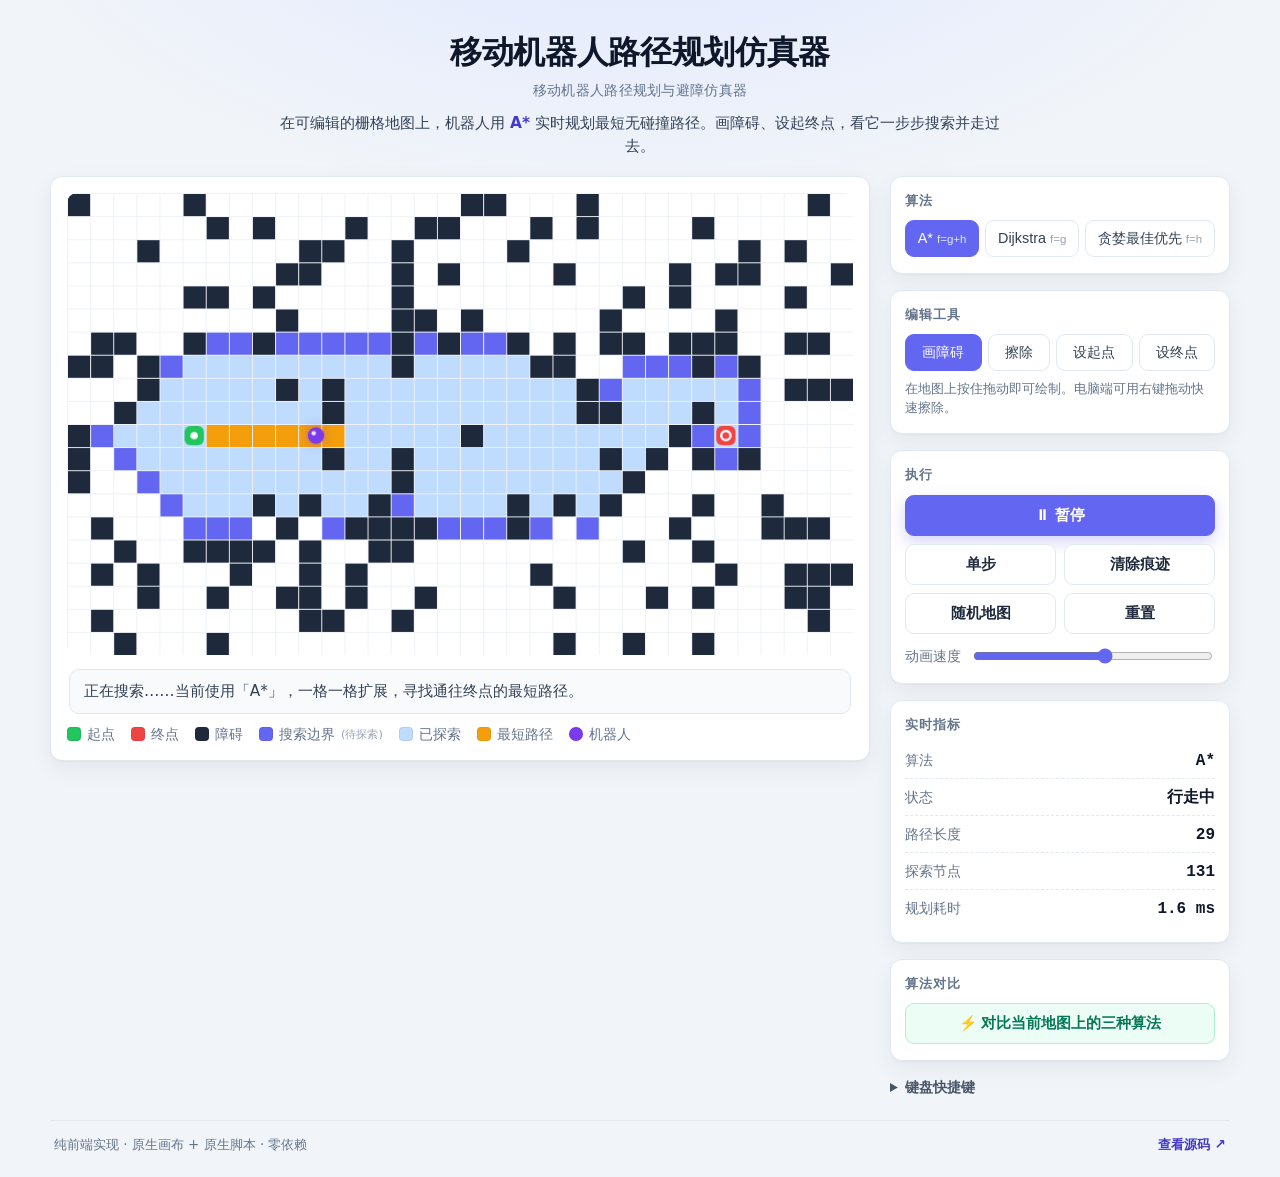
==== web/index.html @ 2cd9fa0f "feat: chinese ui localization" ====
<!doctype html>
<html lang="zh-CN">
<head>
  <meta charset="utf-8" />
  <meta name="viewport" content="width=device-width, initial-scale=1, viewport-fit=cover" />
  <meta name="theme-color" content="#6366f1" />
  <title>移动机器人路径规划仿真器 · 网页演示</title>
  <meta name="description" content="在浏览器里交互式演示移动机器人路径规划：画障碍、设起终点，A*/Dijkstra/贪婪三种算法实时搜索最短无碰撞路径，并动画展示搜索过程与机器人行走。" />
  <link rel="stylesheet" href="styles.css" />
</head>
<body>
  <header class="site-header">
    <h1>移动机器人路径规划仿真器</h1>
    <p class="subtitle">移动机器人路径规划与避障仿真器</p>
    <p class="tagline">在可编辑的栅格地图上，机器人用 <b>A*</b> 实时规划最短无碰撞路径。画障碍、设起终点，看它一步步搜索并走过去。</p>
  </header>

  <main class="app">
    <!-- 左：画布舞台 -->
    <section class="stage">
      <div class="canvas-wrap">
        <canvas id="grid" aria-label="路径规划栅格地图"></canvas>
      </div>

      <p id="status" class="status" role="status" aria-live="polite">在网格上画障碍，然后点「运行」看机器人规划最短路径。</p>

      <ul class="legend" aria-label="图例">
        <li><span class="sw sw-start"></span>起点</li>
        <li><span class="sw sw-goal"></span>终点</li>
        <li><span class="sw sw-wall"></span>障碍</li>
        <li><span class="sw sw-frontier"></span>搜索边界<small>(待探索)</small></li>
        <li><span class="sw sw-visited"></span>已探索</li>
        <li><span class="sw sw-path"></span>最短路径</li>
        <li><span class="sw sw-robot"></span>机器人</li>
      </ul>
    </section>

    <!-- 右：控制面板 -->
    <aside class="panel">
      <div class="group">
        <h2>算法</h2>
        <div class="seg" id="algoSeg" role="group" aria-label="选择算法">
        <button data-algo="astar" class="is-active" aria-pressed="true">A* <small>f=g+h</small></button>
        <button data-algo="dijkstra" aria-pressed="false">Dijkstra <small>f=g</small></button>
        <button data-algo="greedy" aria-pressed="false">贪婪最佳优先 <small>f=h</small></button>
        </div>
      </div>

      <div class="group">
        <h2>编辑工具</h2>
        <div class="seg" id="toolSeg" role="group" aria-label="选择编辑工具">
          <button data-tool="wall" class="is-active" aria-pressed="true">画障碍</button>
          <button data-tool="erase" aria-pressed="false">擦除</button>
          <button data-tool="start" aria-pressed="false">设起点</button>
          <button data-tool="goal" aria-pressed="false">设终点</button>
        </div>
        <p class="hint">在地图上按住拖动即可绘制。电脑端可用右键拖动快速擦除。</p>
      </div>

      <div class="group">
        <h2>执行</h2>
        <div class="controls">
          <button id="run" class="btn btn-primary">▶ 运行</button>
          <button id="step" class="btn">单步</button>
          <button id="clearPath" class="btn">清除痕迹</button>
          <button id="maze" class="btn">随机地图</button>
          <button id="reset" class="btn">重置</button>
        </div>
        <label class="speed">
          动画速度 <input id="speed" type="range" min="1" max="10" value="6" />
        </label>
      </div>

      <div class="group">
        <h2>实时指标</h2>
        <dl class="metrics">
          <div><dt>算法</dt><dd id="mAlgo">A*</dd></div>
          <div><dt>状态</dt><dd id="mStatus">就绪</dd></div>
          <div><dt>路径长度</dt><dd id="mLen">—</dd></div>
          <div><dt>探索节点</dt><dd id="mExpanded">—</dd></div>
          <div><dt>规划耗时</dt><dd id="mTime">—</dd></div>
        </dl>
      </div>

      <div class="group">
        <h2>算法对比</h2>
        <button id="compareBtn" class="btn btn-accent">⚡ 对比当前地图上的三种算法</button>
        <div id="compareWrap" class="compare-wrap" hidden>
          <table class="compare">
            <thead><tr><th>算法</th><th>路径长度</th><th>探索节点</th></tr></thead>
            <tbody id="compareBody"></tbody>
          </table>
          <p class="compare-note" id="compareNote"></p>
        </div>
      </div>

      <details class="shortcuts">
        <summary>键盘快捷键</summary>
        <ul>
          <li><kbd>1</kbd><kbd>2</kbd><kbd>3</kbd> 切换算法</li>
          <li><kbd>空格</kbd> 运行 / 暂停</li>
          <li><kbd>S</kbd> 起点工具 · <kbd>G</kbd> 终点工具</li>
          <li><kbd>C</kbd> 清除痕迹 · <kbd>R</kbd> 重置 · <kbd>M</kbd> 随机地图</li>
        </ul>
      </details>
    </aside>
  </main>

  <footer class="site-footer">
    <span>纯前端实现 · 原生画布 + 原生脚本 · 零依赖</span>
    <a id="repoLink" href="../" rel="noopener">查看源码 ↗</a>
  </footer>

  <script src="pathfinding.js"></script>
  <script src="app.js"></script>
</body>
</html>
---- web/styles.css ----
/* ===== 移动机器人路径规划仿真器 —— 样式 ===== */
:root {
  --bg: #f1f5f9;
  --panel: #ffffff;
  --ink: #0f172a;
  --muted: #64748b;
  --line: #e2e8f0;
  --accent: #6366f1;
  --accent-ink: #4338ca;

  /* 与画布一致的网格配色（图例直接复用） */
  --c-start: #22c55e;
  --c-goal: #ef4444;
  --c-wall: #1e293b;
  --c-frontier: #6366f1;
  --c-visited: #bfdbfe;
  --c-path: #f59e0b;
  --c-robot: #7c3aed;

  --radius: 12px;
  --shadow: 0 1px 2px rgba(15, 23, 42, .04), 0 8px 24px rgba(15, 23, 42, .06);
  --mono: ui-monospace, "SF Mono", "Cascadia Code", Consolas, "Liberation Mono", monospace;
}

* { box-sizing: border-box; }

html, body { margin: 0; }

body {
  background:
    radial-gradient(1200px 600px at 50% -10%, #e0e7ff 0%, rgba(224, 231, 255, 0) 55%),
    var(--bg);
  color: var(--ink);
  font-family: system-ui, -apple-system, "Segoe UI", Roboto, "Helvetica Neue",
    "PingFang SC", "Microsoft YaHei", sans-serif;
  line-height: 1.5;
  -webkit-text-size-adjust: 100%;
  padding: clamp(12px, 3vw, 28px) clamp(12px, 3vw, 28px) 0;
}

/* ---------- 顶部 ---------- */
.site-header { max-width: 1180px; margin: 0 auto 18px; text-align: center; }
.site-header h1 {
  font-size: clamp(1.4rem, 3.4vw, 2rem);
  margin: 0 0 4px;
  letter-spacing: -.01em;
}
.subtitle { margin: 0; color: var(--muted); font-size: .9rem; letter-spacing: .02em; }
.tagline {
  margin: 10px auto 0; max-width: 720px; color: #334155; font-size: .96rem;
}
.tagline b { color: var(--accent-ink); }

/* ---------- 主体布局 ---------- */
.app {
  max-width: 1180px;
  margin: 0 auto;
  display: grid;
  grid-template-columns: minmax(0, 1fr) 340px;
  gap: 20px;
  align-items: start;
}

/* ---------- 画布舞台 ---------- */
.stage {
  background: var(--panel);
  border: 1px solid var(--line);
  border-radius: var(--radius);
  box-shadow: var(--shadow);
  padding: 16px;
}
.canvas-wrap {
  width: 100%;
  border-radius: 10px;
  overflow: hidden;
  background: #fff;
}
#grid {
  display: block;
  width: 100%;
  height: auto;
  touch-action: none;            /* 触屏上画障碍时不要滚动页面 */
  cursor: crosshair;
}

.status {
  margin: 14px 2px 6px;
  padding: 10px 14px;
  background: #f8fafc;
  border: 1px solid var(--line);
  border-radius: 10px;
  font-size: .96rem;
  color: #334155;
  min-height: 1.5em;
}
.status.is-found { background: #f0fdf4; border-color: #bbf7d0; color: #166534; }
.status.is-fail  { background: #fef2f2; border-color: #fecaca; color: #991b1b; }

.legend {
  list-style: none; margin: 10px 0 0; padding: 0;
  display: flex; flex-wrap: wrap; gap: 8px 16px;
  font-size: .85rem; color: var(--muted);
}
.legend li { display: flex; align-items: center; gap: 6px; }
.legend small { color: #94a3b8; }
.sw { width: 14px; height: 14px; border-radius: 4px; box-shadow: inset 0 0 0 1px rgba(0,0,0,.06); }
.sw-start { background: var(--c-start); }
.sw-goal { background: var(--c-goal); }
.sw-wall { background: var(--c-wall); }
.sw-frontier { background: var(--c-frontier); }
.sw-visited { background: var(--c-visited); }
.sw-path { background: var(--c-path); }
.sw-robot { background: var(--c-robot); border-radius: 50%; }

/* ---------- 控制面板 ---------- */
.panel {
  display: flex; flex-direction: column; gap: 16px;
  position: sticky; top: 16px;
}
.group {
  background: var(--panel);
  border: 1px solid var(--line);
  border-radius: var(--radius);
  box-shadow: var(--shadow);
  padding: 14px 14px 16px;
}
.group h2 {
  margin: 0 0 10px; font-size: .8rem; font-weight: 700;
  text-transform: uppercase; letter-spacing: .08em; color: var(--muted);
}
.hint { margin: 8px 0 0; font-size: .8rem; color: var(--muted); }

/* 分段按钮组 */
.seg { display: flex; flex-wrap: wrap; gap: 6px; }
.seg button {
  flex: 1 1 auto; min-width: max-content;
  padding: 8px 10px; border: 1px solid var(--line); border-radius: 9px;
  background: #fff; color: #334155; font-size: .9rem; cursor: pointer;
  transition: background .12s, border-color .12s, color .12s, transform .04s;
}
.seg button small { color: #94a3b8; font-size: .72rem; }
.seg button:hover { border-color: #c7d2fe; background: #f5f7ff; }
.seg button.is-active {
  background: var(--accent); border-color: var(--accent); color: #fff;
}
.seg button.is-active small { color: #e0e7ff; }

/* 普通按钮 */
.controls { display: grid; grid-template-columns: 1fr 1fr; gap: 8px; }
.btn {
  padding: 10px 12px; border: 1px solid var(--line); border-radius: 9px;
  background: #fff; color: #1e293b; font-size: .92rem; font-weight: 600;
  cursor: pointer; transition: background .12s, border-color .12s, transform .04s, box-shadow .12s;
}
.btn:hover { border-color: #cbd5e1; background: #f8fafc; }
.btn:active { transform: translateY(1px); }
.btn-primary {
  grid-column: 1 / -1;
  background: var(--accent); border-color: var(--accent); color: #fff;
  box-shadow: 0 6px 16px rgba(99, 102, 241, .28);
}
.btn-primary:hover { background: #5457e8; border-color: #5457e8; }
.btn-accent { width: 100%; background: #ecfdf5; border-color: #a7f3d0; color: #047857; }
.btn-accent:hover { background: #d1fae5; border-color: #6ee7b7; }

.speed { display: flex; align-items: center; gap: 10px; margin-top: 12px; font-size: .88rem; color: var(--muted); }
.speed input[type=range] { flex: 1; accent-color: var(--accent); }

/* 指标 */
.metrics { margin: 0; display: grid; gap: 2px; }
.metrics > div { display: flex; justify-content: space-between; align-items: baseline; padding: 5px 0; border-bottom: 1px dashed var(--line); }
.metrics > div:last-child { border-bottom: 0; }
.metrics dt { margin: 0; color: var(--muted); font-size: .86rem; }
.metrics dd { margin: 0; font-family: var(--mono); font-weight: 600; font-size: 1rem; }

/* 对比表 */
.compare-wrap { margin-top: 12px; }
.compare { width: 100%; border-collapse: collapse; font-size: .86rem; }
.compare th, .compare td { padding: 7px 8px; text-align: right; border-bottom: 1px solid var(--line); }
.compare th:first-child, .compare td:first-child { text-align: left; }
.compare thead th { color: var(--muted); font-weight: 600; font-size: .78rem; }
.compare td { font-family: var(--mono); }
.compare tr.is-best td { background: #eef2ff; }
.compare tr.is-best td:first-child { font-weight: 700; color: var(--accent-ink); }
.compare .tag { font-family: system-ui, sans-serif; font-size: .68rem; padding: 1px 6px; border-radius: 999px; margin-left: 6px; vertical-align: middle; }
.tag-opt { background: #dcfce7; color: #166534; }
.tag-sub { background: #fef3c7; color: #92400e; }
.compare-note { margin: 8px 2px 0; font-size: .8rem; color: var(--muted); }

/* 快捷键 */
.shortcuts { font-size: .86rem; color: var(--muted); }
.shortcuts summary { cursor: pointer; font-weight: 600; color: #475569; }
.shortcuts ul { margin: 10px 0 0; padding-left: 2px; list-style: none; display: grid; gap: 6px; }
kbd {
  font-family: var(--mono); font-size: .76rem; padding: 1px 6px; margin-right: 3px;
  background: #f1f5f9; border: 1px solid #cbd5e1; border-bottom-width: 2px; border-radius: 5px; color: #334155;
}

/* ---------- 页脚 ---------- */
.site-footer {
  max-width: 1180px; margin: 22px auto; padding: 14px 4px 0;
  display: flex; flex-wrap: wrap; gap: 8px 16px; justify-content: space-between;
  border-top: 1px solid var(--line); color: var(--muted); font-size: .84rem;
}
.site-footer a { color: var(--accent-ink); text-decoration: none; font-weight: 600; }
.site-footer a:hover { text-decoration: underline; }

/* ---------- 响应式：窄屏堆叠 ---------- */
@media (max-width: 860px) {
  .app { grid-template-columns: 1fr; }
  .panel { position: static; }
  .controls { grid-template-columns: 1fr 1fr 1fr; }
  .btn-primary { grid-column: 1 / -1; }
}
@media (max-width: 420px) {
  .controls { grid-template-columns: 1fr 1fr; }
}
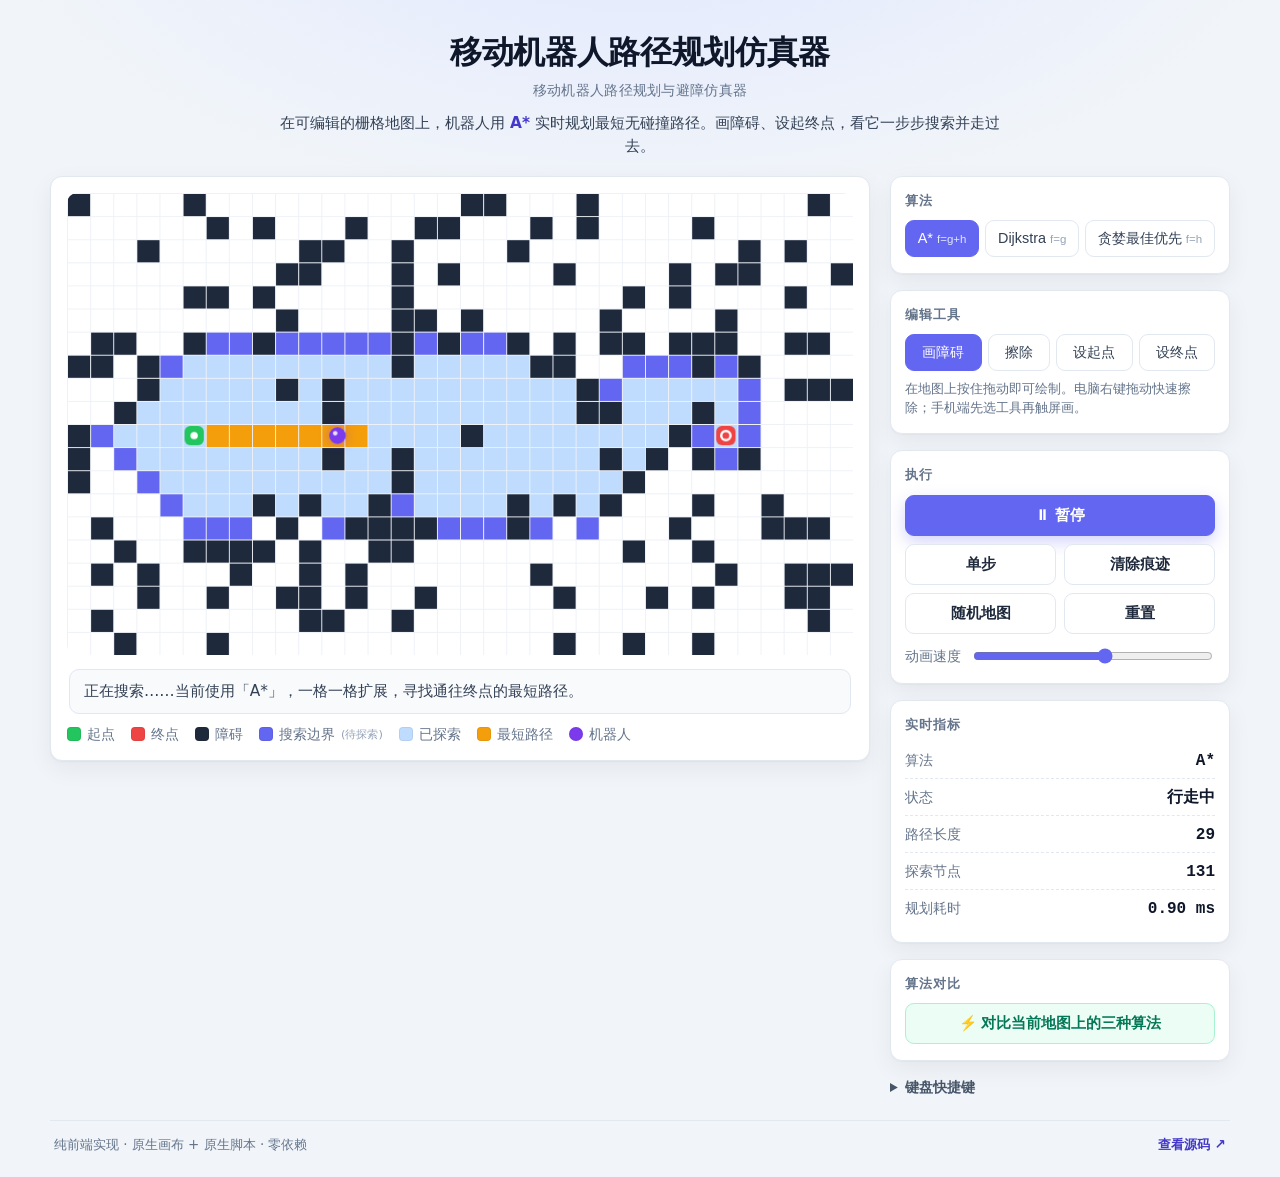
==== commit 28b83a73: "feat: mobile responsive + deploy prep - Grid auto-sizes for phone/tablet/desktop viewports - Full mo" ====
--- a/web/index.html
+++ b/web/index.html
@@ -6,6 +6,11 @@
   <meta name="theme-color" content="#6366f1" />
   <title>移动机器人路径规划仿真器 · 网页演示</title>
   <meta name="description" content="在浏览器里交互式演示移动机器人路径规划：画障碍、设起终点，A*/Dijkstra/贪婪三种算法实时搜索最短无碰撞路径，并动画展示搜索过程与机器人行走。" />
+  <meta property="og:title" content="移动机器人路径规划仿真器" />
+  <meta property="og:description" content="画障碍、设起终点，看 A* 实时规划最短路径 · 三种算法一键对比" />
+  <meta property="og:type" content="website" />
+  <meta property="og:url" content="https://WenxuanZhong.github.io/robot-path-planner/web/" />
+  <meta name="apple-mobile-web-app-capable" content="yes" />
   <link rel="stylesheet" href="styles.css" />
 </head>
 <body>
@@ -54,7 +59,7 @@
           <button data-tool="start" aria-pressed="false">设起点</button>
           <button data-tool="goal" aria-pressed="false">设终点</button>
         </div>
-        <p class="hint">在地图上按住拖动即可绘制。电脑端可用右键拖动快速擦除。</p>
+        <p class="hint">在地图上按住拖动即可绘制。电脑右键拖动快速擦除；手机端先选工具再触屏画。</p>
       </div>
 
       <div class="group">
@@ -108,7 +113,7 @@
 
   <footer class="site-footer">
     <span>纯前端实现 · 原生画布 + 原生脚本 · 零依赖</span>
-    <a id="repoLink" href="../" rel="noopener">查看源码 ↗</a>
+    <a id="repoLink" href="https://github.com/WenxuanZhong/robot-path-planner" target="_blank" rel="noopener">查看源码 ↗</a>
   </footer>
 
   <script src="pathfinding.js"></script>
--- a/web/styles.css
+++ b/web/styles.css
@@ -212,6 +212,44 @@
   .controls { grid-template-columns: 1fr 1fr 1fr; }
   .btn-primary { grid-column: 1 / -1; }
 }
-@media (max-width: 420px) {
-  .controls { grid-template-columns: 1fr 1fr; }
-}
+
+/* ---------- 响应式：手机 ---------- */
+@media (max-width: 480px) {
+  body { padding: clamp(8px, 2vw, 14px) clamp(6px, 2vw, 10px) 0; }
+
+  .site-header { margin-bottom: 10px; }
+  .site-header h1 { font-size: 1.25rem; }
+  .subtitle { font-size: .8rem; }
+  .tagline { font-size: .84rem; margin-top: 6px; }
+
+  .stage { padding: 10px 8px; }
+  .status { padding: 8px 10px; font-size: .86rem; margin: 10px 0 4px; }
+  .legend { gap: 5px 10px; font-size: .78rem; }
+  .sw { width: 12px; height: 12px; }
+
+  .group { padding: 10px 10px 12px; }
+  .group h2 { font-size: .72rem; margin-bottom: 8px; }
+
+  .seg button { padding: 7px 6px; font-size: .82rem; border-radius: 8px; }
+  .seg button small { font-size: .65rem; }
+  .hint { font-size: .74rem; }
+
+  .controls { grid-template-columns: 1fr 1fr; gap: 6px; }
+  .btn { padding: 9px 8px; font-size: .84rem; border-radius: 8px; }
+  .btn-primary { grid-column: 1 / -1; }
+  .btn-accent { font-size: .84rem; }
+
+  .speed { font-size: .82rem; margin-top: 8px; }
+
+  .metrics > div { padding: 4px 0; }
+  .metrics dt { font-size: .8rem; }
+  .metrics dd { font-size: .88rem; }
+
+  .compare { font-size: .78rem; }
+  .compare th, .compare td { padding: 5px 4px; }
+
+  .shortcuts { font-size: .8rem; }
+  .shortcuts summary { font-size: .82rem; }
+
+  .site-footer { font-size: .78rem; margin: 14px auto; padding-top: 10px; }
+}
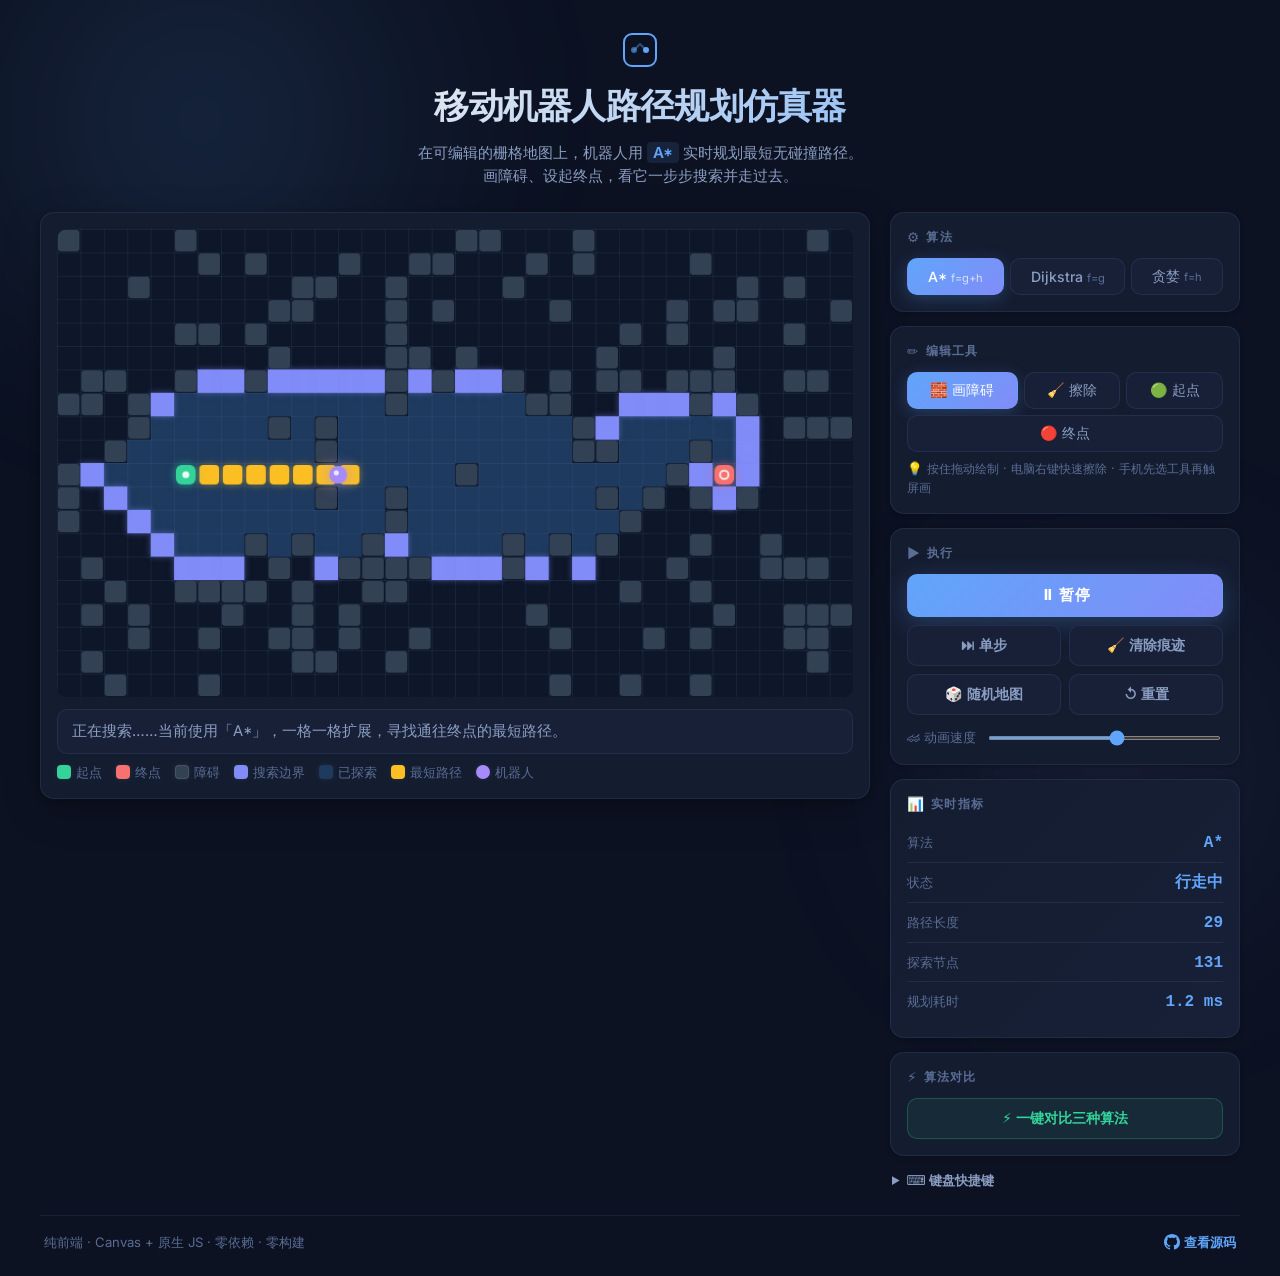
==== commit 844065da: "feat: dark sci-fi UI redesign - Dark theme (#0c1222) with blue/indigo accent palette - Animated glow" ====
--- a/web/index.html
+++ b/web/index.html
@@ -3,7 +3,7 @@
 <head>
   <meta charset="utf-8" />
   <meta name="viewport" content="width=device-width, initial-scale=1, viewport-fit=cover" />
-  <meta name="theme-color" content="#6366f1" />
+  <meta name="theme-color" content="#0c1222" />
   <title>移动机器人路径规划仿真器 · 网页演示</title>
   <meta name="description" content="在浏览器里交互式演示移动机器人路径规划：画障碍、设起终点，A*/Dijkstra/贪婪三种算法实时搜索最短无碰撞路径，并动画展示搜索过程与机器人行走。" />
   <meta property="og:title" content="移动机器人路径规划仿真器" />
@@ -11,13 +11,26 @@
   <meta property="og:type" content="website" />
   <meta property="og:url" content="https://WenxuanZhong.github.io/robot-path-planner/web/" />
   <meta name="apple-mobile-web-app-capable" content="yes" />
+  <link rel="preconnect" href="https://fonts.googleapis.com" />
+  <link rel="preconnect" href="https://fonts.gstatic.com" crossorigin />
+  <link href="https://fonts.googleapis.com/css2?family=Inter:wght@400;500;600;700&display=swap" rel="stylesheet" />
   <link rel="stylesheet" href="styles.css" />
 </head>
 <body>
+  <div class="glow-orb glow-orb-1" aria-hidden="true"></div>
+  <div class="glow-orb glow-orb-2" aria-hidden="true"></div>
+
   <header class="site-header">
-    <h1>移动机器人路径规划仿真器</h1>
-    <p class="subtitle">移动机器人路径规划与避障仿真器</p>
-    <p class="tagline">在可编辑的栅格地图上，机器人用 <b>A*</b> 实时规划最短无碰撞路径。画障碍、设起终点，看它一步步搜索并走过去。</p>
+    <div class="logo-mark" aria-hidden="true">
+      <svg width="36" height="36" viewBox="0 0 36 36" fill="none">
+        <rect x="2" y="2" width="32" height="32" rx="8" stroke="currentColor" stroke-width="2"/>
+        <circle cx="12" cy="18" r="3" fill="currentColor" opacity=".6"/>
+        <circle cx="24" cy="18" r="3" fill="currentColor"/>
+        <path d="M12 18 L18 12 L24 18" stroke="currentColor" stroke-width="2" stroke-linecap="round" stroke-linejoin="round" opacity=".4"/>
+      </svg>
+    </div>
+    <h1>移动机器人路径规划<span class="h1-accent">仿真器</span></h1>
+    <p class="tagline">在可编辑的栅格地图上，机器人用 <b>A*</b> 实时规划最短无碰撞路径。<br class="hide-mobile"/>画障碍、设起终点，看它一步步搜索并走过去。</p>
   </header>
 
   <main class="app">
@@ -33,7 +46,7 @@
         <li><span class="sw sw-start"></span>起点</li>
         <li><span class="sw sw-goal"></span>终点</li>
         <li><span class="sw sw-wall"></span>障碍</li>
-        <li><span class="sw sw-frontier"></span>搜索边界<small>(待探索)</small></li>
+        <li><span class="sw sw-frontier"></span>搜索边界</li>
         <li><span class="sw sw-visited"></span>已探索</li>
         <li><span class="sw sw-path"></span>最短路径</li>
         <li><span class="sw sw-robot"></span>机器人</li>
@@ -43,41 +56,42 @@
     <!-- 右：控制面板 -->
     <aside class="panel">
       <div class="group">
-        <h2>算法</h2>
+        <h2><span class="group-icon">⚙</span> 算法</h2>
         <div class="seg" id="algoSeg" role="group" aria-label="选择算法">
-        <button data-algo="astar" class="is-active" aria-pressed="true">A* <small>f=g+h</small></button>
-        <button data-algo="dijkstra" aria-pressed="false">Dijkstra <small>f=g</small></button>
-        <button data-algo="greedy" aria-pressed="false">贪婪最佳优先 <small>f=h</small></button>
+          <button data-algo="astar" class="is-active" aria-pressed="true">A* <small>f=g+h</small></button>
+          <button data-algo="dijkstra" aria-pressed="false">Dijkstra <small>f=g</small></button>
+          <button data-algo="greedy" aria-pressed="false">贪婪 <small>f=h</small></button>
         </div>
       </div>
 
       <div class="group">
-        <h2>编辑工具</h2>
+        <h2><span class="group-icon">✏️</span> 编辑工具</h2>
         <div class="seg" id="toolSeg" role="group" aria-label="选择编辑工具">
-          <button data-tool="wall" class="is-active" aria-pressed="true">画障碍</button>
-          <button data-tool="erase" aria-pressed="false">擦除</button>
-          <button data-tool="start" aria-pressed="false">设起点</button>
-          <button data-tool="goal" aria-pressed="false">设终点</button>
+          <button data-tool="wall" class="is-active" aria-pressed="true">🧱 画障碍</button>
+          <button data-tool="erase" aria-pressed="false">🧹 擦除</button>
+          <button data-tool="start" aria-pressed="false">🟢 起点</button>
+          <button data-tool="goal" aria-pressed="false">🔴 终点</button>
         </div>
-        <p class="hint">在地图上按住拖动即可绘制。电脑右键拖动快速擦除；手机端先选工具再触屏画。</p>
+        <p class="hint">💡 按住拖动绘制 · 电脑右键快速擦除 · 手机先选工具再触屏画</p>
       </div>
 
       <div class="group">
-        <h2>执行</h2>
+        <h2><span class="group-icon">▶</span> 执行</h2>
         <div class="controls">
           <button id="run" class="btn btn-primary">▶ 运行</button>
-          <button id="step" class="btn">单步</button>
-          <button id="clearPath" class="btn">清除痕迹</button>
-          <button id="maze" class="btn">随机地图</button>
-          <button id="reset" class="btn">重置</button>
+          <button id="step" class="btn">⏭ 单步</button>
+          <button id="clearPath" class="btn">🧹 清除痕迹</button>
+          <button id="maze" class="btn">🎲 随机地图</button>
+          <button id="reset" class="btn">↺ 重置</button>
         </div>
         <label class="speed">
-          动画速度 <input id="speed" type="range" min="1" max="10" value="6" />
+          <span>🏎 动画速度</span>
+          <input id="speed" type="range" min="1" max="10" value="6" />
         </label>
       </div>
 
-      <div class="group">
-        <h2>实时指标</h2>
+      <div class="group group-metrics">
+        <h2><span class="group-icon">📊</span> 实时指标</h2>
         <dl class="metrics">
           <div><dt>算法</dt><dd id="mAlgo">A*</dd></div>
           <div><dt>状态</dt><dd id="mStatus">就绪</dd></div>
@@ -88,8 +102,8 @@
       </div>
 
       <div class="group">
-        <h2>算法对比</h2>
-        <button id="compareBtn" class="btn btn-accent">⚡ 对比当前地图上的三种算法</button>
+        <h2><span class="group-icon">⚡</span> 算法对比</h2>
+        <button id="compareBtn" class="btn btn-accent">⚡ 一键对比三种算法</button>
         <div id="compareWrap" class="compare-wrap" hidden>
           <table class="compare">
             <thead><tr><th>算法</th><th>路径长度</th><th>探索节点</th></tr></thead>
@@ -100,20 +114,23 @@
       </div>
 
       <details class="shortcuts">
-        <summary>键盘快捷键</summary>
+        <summary>⌨ 键盘快捷键</summary>
         <ul>
           <li><kbd>1</kbd><kbd>2</kbd><kbd>3</kbd> 切换算法</li>
           <li><kbd>空格</kbd> 运行 / 暂停</li>
-          <li><kbd>S</kbd> 起点工具 · <kbd>G</kbd> 终点工具</li>
-          <li><kbd>C</kbd> 清除痕迹 · <kbd>R</kbd> 重置 · <kbd>M</kbd> 随机地图</li>
+          <li><kbd>S</kbd> 起点 · <kbd>G</kbd> 终点</li>
+          <li><kbd>C</kbd> 清痕迹 · <kbd>R</kbd> 重置 · <kbd>M</kbd> 随机</li>
         </ul>
       </details>
     </aside>
   </main>
 
   <footer class="site-footer">
-    <span>纯前端实现 · 原生画布 + 原生脚本 · 零依赖</span>
-    <a id="repoLink" href="https://github.com/WenxuanZhong/robot-path-planner" target="_blank" rel="noopener">查看源码 ↗</a>
+    <span>纯前端 · Canvas + 原生 JS · 零依赖 · 零构建</span>
+    <a id="repoLink" href="https://github.com/WenxuanZhong/robot-path-planner" target="_blank" rel="noopener">
+      <svg width="16" height="16" viewBox="0 0 16 16" fill="currentColor" style="vertical-align:-2px;margin-right:4px"><path d="M8 0C3.58 0 0 3.58 0 8c0 3.54 2.29 6.53 5.47 7.59.4.07.55-.17.55-.38 0-.19-.01-.82-.01-1.49-2.01.37-2.53-.49-2.69-.94-.09-.23-.48-.94-.82-1.13-.28-.15-.68-.52-.01-.53.63-.01 1.08.58 1.23.82.72 1.21 1.87.87 2.33.66.07-.52.28-.87.51-1.07-1.78-.2-3.64-.89-3.64-3.95 0-.87.31-1.59.82-2.15-.08-.2-.36-1.02.08-2.12 0 0 .67-.21 2.2.82.64-.18 1.32-.27 2-.27.68 0 1.36.09 2 .27 1.53-1.04 2.2-.82 2.2-.82.44 1.1.16 1.92.08 2.12.51.56.82 1.27.82 2.15 0 3.07-1.87 3.75-3.65 3.95.29.25.54.73.54 1.48 0 1.07-.01 1.93-.01 2.2 0 .21.15.46.55.38A8.013 8.013 0 0016 8c0-4.42-3.58-8-8-8z"/></svg>
+      查看源码
+    </a>
   </footer>
 
   <script src="pathfinding.js"></script>
--- a/web/styles.css
+++ b/web/styles.css
@@ -1,255 +1,378 @@
-/* ===== 移动机器人路径规划仿真器 —— 样式 ===== */
+/* ===== 移动机器人路径规划仿真器 —— 深色科技风 ===== */
+
+/* ---------- 设计令牌 ---------- */
 :root {
-  --bg: #f1f5f9;
-  --panel: #ffffff;
-  --ink: #0f172a;
-  --muted: #64748b;
-  --line: #e2e8f0;
-  --accent: #6366f1;
-  --accent-ink: #4338ca;
-
-  /* 与画布一致的网格配色（图例直接复用） */
-  --c-start: #22c55e;
-  --c-goal: #ef4444;
-  --c-wall: #1e293b;
-  --c-frontier: #6366f1;
-  --c-visited: #bfdbfe;
-  --c-path: #f59e0b;
-  --c-robot: #7c3aed;
-
-  --radius: 12px;
-  --shadow: 0 1px 2px rgba(15, 23, 42, .04), 0 8px 24px rgba(15, 23, 42, .06);
-  --mono: ui-monospace, "SF Mono", "Cascadia Code", Consolas, "Liberation Mono", monospace;
+  --bg:       #0c1222;
+  --bg-card:  #141c30;
+  --bg-card2: #182038;
+  --ink:      #e2e8f0;
+  --ink-dim:  #8b9ec2;
+  --ink-muted:#5a6d94;
+  --line:     rgba(99, 130, 191, .15);
+  --accent:   #60a5fa;          /* 科技蓝 */
+  --accent2:  #818cf8;          /* 靛蓝 */
+  --accent-glow: rgba(96, 165, 250, .25);
+  --green:    #34d399;
+  --red:      #f87171;
+  --amber:    #fbbf24;
+  --purple:   #a78bfa;
+
+  /* 与 Canvas 一致的配色 */
+  --c-start:    #34d399;
+  --c-goal:     #f87171;
+  --c-wall:     #334155;
+  --c-frontier: #818cf8;
+  --c-visited:  #1e3a5f;
+  --c-path:     #fbbf24;
+  --c-robot:    #a78bfa;
+
+  --radius:   14px;
+  --radius-sm:10px;
+  --shadow:   0 2px 8px rgba(0,0,0,.3), 0 12px 40px rgba(0,0,0,.2);
+  --shadow-sm:0 1px 4px rgba(0,0,0,.25);
+  --mono:     ui-monospace, "SF Mono", "Cascadia Code", Consolas, monospace;
+  --sans:     'Inter', system-ui, -apple-system, "Segoe UI", "PingFang SC", "Microsoft YaHei", sans-serif;
+
+  --transition: .18s cubic-bezier(.4,0,.2,1);
 }
 
 * { box-sizing: border-box; }
-
 html, body { margin: 0; }
 
 body {
-  background:
-    radial-gradient(1200px 600px at 50% -10%, #e0e7ff 0%, rgba(224, 231, 255, 0) 55%),
-    var(--bg);
+  background: var(--bg);
   color: var(--ink);
-  font-family: system-ui, -apple-system, "Segoe UI", Roboto, "Helvetica Neue",
-    "PingFang SC", "Microsoft YaHei", sans-serif;
-  line-height: 1.5;
+  font-family: var(--sans);
+  line-height: 1.55;
   -webkit-text-size-adjust: 100%;
-  padding: clamp(12px, 3vw, 28px) clamp(12px, 3vw, 28px) 0;
+  padding: clamp(12px, 3vw, 32px) clamp(12px, 3vw, 32px) 0;
+  min-height: 100vh;
+  overflow-x: hidden;
+}
+
+/* ---------- 装饰光球 ---------- */
+.glow-orb {
+  position: fixed; border-radius: 50%; pointer-events: none; z-index: 0;
+  filter: blur(100px); opacity: .35;
+}
+.glow-orb-1 {
+  width: 600px; height: 600px;
+  background: radial-gradient(circle, rgba(96,165,250,.5) 0%, transparent 70%);
+  top: -180px; left: -100px;
+}
+.glow-orb-2 {
+  width: 500px; height: 500px;
+  background: radial-gradient(circle, rgba(129,140,248,.4) 0%, transparent 70%);
+  bottom: -120px; right: -80px;
 }
 
 /* ---------- 顶部 ---------- */
-.site-header { max-width: 1180px; margin: 0 auto 18px; text-align: center; }
+.site-header {
+  max-width: 1200px; margin: 0 auto 24px;
+  text-align: center; position: relative; z-index: 1;
+}
+.logo-mark {
+  display: inline-flex; color: var(--accent);
+  margin-bottom: 10px;
+  animation: float 4s ease-in-out infinite;
+}
+@keyframes float {
+  0%,100% { transform: translateY(0); }
+  50% { transform: translateY(-6px); }
+}
 .site-header h1 {
-  font-size: clamp(1.4rem, 3.4vw, 2rem);
-  margin: 0 0 4px;
-  letter-spacing: -.01em;
-}
-.subtitle { margin: 0; color: var(--muted); font-size: .9rem; letter-spacing: .02em; }
+  font-size: clamp(1.5rem, 3.6vw, 2.2rem);
+  font-weight: 700; margin: 0 0 6px;
+  letter-spacing: -.02em;
+  background: linear-gradient(135deg, #e2e8f0 30%, var(--accent) 100%);
+  -webkit-background-clip: text; -webkit-text-fill-color: transparent;
+  background-clip: text;
+}
+.h1-accent { color: var(--accent); }
 .tagline {
-  margin: 10px auto 0; max-width: 720px; color: #334155; font-size: .96rem;
-}
-.tagline b { color: var(--accent-ink); }
+  margin: 8px auto 0; max-width: 640px;
+  color: var(--ink-dim); font-size: .95rem;
+}
+.tagline b {
+  color: var(--accent); font-weight: 600;
+  padding: 1px 6px; border-radius: 4px;
+  background: rgba(96,165,250,.12);
+}
 
 /* ---------- 主体布局 ---------- */
 .app {
-  max-width: 1180px;
-  margin: 0 auto;
+  max-width: 1200px; margin: 0 auto;
   display: grid;
-  grid-template-columns: minmax(0, 1fr) 340px;
-  gap: 20px;
-  align-items: start;
+  grid-template-columns: minmax(0, 1fr) 350px;
+  gap: 20px; align-items: start;
+  position: relative; z-index: 1;
 }
 
 /* ---------- 画布舞台 ---------- */
 .stage {
-  background: var(--panel);
+  background: var(--bg-card);
   border: 1px solid var(--line);
   border-radius: var(--radius);
   box-shadow: var(--shadow);
   padding: 16px;
 }
 .canvas-wrap {
-  width: 100%;
-  border-radius: 10px;
+  width: 100%; border-radius: var(--radius-sm);
   overflow: hidden;
-  background: #fff;
+  background: #0e1729;
+  box-shadow: inset 0 2px 12px rgba(0,0,0,.4);
 }
 #grid {
-  display: block;
-  width: 100%;
-  height: auto;
-  touch-action: none;            /* 触屏上画障碍时不要滚动页面 */
-  cursor: crosshair;
+  display: block; width: 100%; height: auto;
+  touch-action: none; cursor: crosshair;
 }
 
 .status {
-  margin: 14px 2px 6px;
+  margin: 12px 0 8px;
   padding: 10px 14px;
-  background: #f8fafc;
+  background: var(--bg-card2);
   border: 1px solid var(--line);
-  border-radius: 10px;
-  font-size: .96rem;
-  color: #334155;
+  border-radius: var(--radius-sm);
+  font-size: .92rem; color: var(--ink-dim);
   min-height: 1.5em;
-}
-.status.is-found { background: #f0fdf4; border-color: #bbf7d0; color: #166534; }
-.status.is-fail  { background: #fef2f2; border-color: #fecaca; color: #991b1b; }
+  transition: background var(--transition), border-color var(--transition), color var(--transition);
+}
+.status.is-found {
+  background: rgba(52,211,153,.08);
+  border-color: rgba(52,211,153,.3);
+  color: var(--green);
+}
+.status.is-fail {
+  background: rgba(248,113,113,.08);
+  border-color: rgba(248,113,113,.3);
+  color: var(--red);
+}
 
 .legend {
-  list-style: none; margin: 10px 0 0; padding: 0;
-  display: flex; flex-wrap: wrap; gap: 8px 16px;
-  font-size: .85rem; color: var(--muted);
-}
-.legend li { display: flex; align-items: center; gap: 6px; }
-.legend small { color: #94a3b8; }
-.sw { width: 14px; height: 14px; border-radius: 4px; box-shadow: inset 0 0 0 1px rgba(0,0,0,.06); }
-.sw-start { background: var(--c-start); }
-.sw-goal { background: var(--c-goal); }
-.sw-wall { background: var(--c-wall); }
+  list-style: none; margin: 8px 0 0; padding: 0;
+  display: flex; flex-wrap: wrap; gap: 6px 14px;
+  font-size: .82rem; color: var(--ink-muted);
+}
+.legend li { display: flex; align-items: center; gap: 5px; }
+.sw {
+  width: 14px; height: 14px; border-radius: 4px;
+  box-shadow: 0 0 6px rgba(255,255,255,.08);
+}
+.sw-start    { background: var(--c-start); }
+.sw-goal     { background: var(--c-goal); }
+.sw-wall     { background: var(--c-wall); border: 1px solid rgba(255,255,255,.1); }
 .sw-frontier { background: var(--c-frontier); }
-.sw-visited { background: var(--c-visited); }
-.sw-path { background: var(--c-path); }
-.sw-robot { background: var(--c-robot); border-radius: 50%; }
+.sw-visited  { background: var(--c-visited); }
+.sw-path     { background: var(--c-path); }
+.sw-robot    { background: var(--c-robot); border-radius: 50%; }
 
 /* ---------- 控制面板 ---------- */
 .panel {
-  display: flex; flex-direction: column; gap: 16px;
+  display: flex; flex-direction: column; gap: 14px;
   position: sticky; top: 16px;
 }
 .group {
-  background: var(--panel);
+  background: var(--bg-card);
   border: 1px solid var(--line);
   border-radius: var(--radius);
-  box-shadow: var(--shadow);
-  padding: 14px 14px 16px;
+  box-shadow: var(--shadow-sm);
+  padding: 14px 16px 16px;
 }
 .group h2 {
-  margin: 0 0 10px; font-size: .8rem; font-weight: 700;
-  text-transform: uppercase; letter-spacing: .08em; color: var(--muted);
-}
-.hint { margin: 8px 0 0; font-size: .8rem; color: var(--muted); }
+  margin: 0 0 10px;
+  font-size: .75rem; font-weight: 600;
+  text-transform: uppercase; letter-spacing: .1em;
+  color: var(--ink-muted);
+  display: flex; align-items: center; gap: 6px;
+}
+.group-icon { font-size: .85rem; }
+.hint {
+  margin: 8px 0 0; font-size: .78rem; color: var(--ink-muted);
+  line-height: 1.5;
+}
 
 /* 分段按钮组 */
 .seg { display: flex; flex-wrap: wrap; gap: 6px; }
 .seg button {
   flex: 1 1 auto; min-width: max-content;
-  padding: 8px 10px; border: 1px solid var(--line); border-radius: 9px;
-  background: #fff; color: #334155; font-size: .9rem; cursor: pointer;
-  transition: background .12s, border-color .12s, color .12s, transform .04s;
-}
-.seg button small { color: #94a3b8; font-size: .72rem; }
-.seg button:hover { border-color: #c7d2fe; background: #f5f7ff; }
+  padding: 8px 10px;
+  border: 1px solid var(--line); border-radius: var(--radius-sm);
+  background: var(--bg-card2); color: var(--ink-dim);
+  font-size: .88rem; font-family: var(--sans); font-weight: 500;
+  cursor: pointer;
+  transition: all var(--transition);
+}
+.seg button small { color: var(--ink-muted); font-size: .7rem; font-weight: 400; }
+.seg button:hover {
+  border-color: rgba(96,165,250,.4);
+  background: rgba(96,165,250,.08);
+  color: var(--ink);
+}
 .seg button.is-active {
-  background: var(--accent); border-color: var(--accent); color: #fff;
-}
-.seg button.is-active small { color: #e0e7ff; }
+  background: linear-gradient(135deg, var(--accent), var(--accent2));
+  border-color: transparent; color: #fff;
+  box-shadow: 0 4px 16px var(--accent-glow);
+}
+.seg button.is-active small { color: rgba(255,255,255,.7); }
 
 /* 普通按钮 */
 .controls { display: grid; grid-template-columns: 1fr 1fr; gap: 8px; }
 .btn {
-  padding: 10px 12px; border: 1px solid var(--line); border-radius: 9px;
-  background: #fff; color: #1e293b; font-size: .92rem; font-weight: 600;
-  cursor: pointer; transition: background .12s, border-color .12s, transform .04s, box-shadow .12s;
-}
-.btn:hover { border-color: #cbd5e1; background: #f8fafc; }
+  padding: 10px 12px;
+  border: 1px solid var(--line); border-radius: var(--radius-sm);
+  background: var(--bg-card2); color: var(--ink-dim);
+  font-size: .88rem; font-weight: 600; font-family: var(--sans);
+  cursor: pointer;
+  transition: all var(--transition);
+}
+.btn:hover {
+  border-color: rgba(96,165,250,.35);
+  background: rgba(96,165,250,.06);
+  color: var(--ink);
+}
 .btn:active { transform: translateY(1px); }
+
 .btn-primary {
   grid-column: 1 / -1;
-  background: var(--accent); border-color: var(--accent); color: #fff;
-  box-shadow: 0 6px 16px rgba(99, 102, 241, .28);
-}
-.btn-primary:hover { background: #5457e8; border-color: #5457e8; }
-.btn-accent { width: 100%; background: #ecfdf5; border-color: #a7f3d0; color: #047857; }
-.btn-accent:hover { background: #d1fae5; border-color: #6ee7b7; }
-
-.speed { display: flex; align-items: center; gap: 10px; margin-top: 12px; font-size: .88rem; color: var(--muted); }
-.speed input[type=range] { flex: 1; accent-color: var(--accent); }
+  background: linear-gradient(135deg, var(--accent), var(--accent2));
+  border-color: transparent; color: #fff;
+  box-shadow: 0 6px 24px var(--accent-glow);
+  font-size: .95rem; letter-spacing: .02em;
+}
+.btn-primary:hover {
+  box-shadow: 0 8px 32px rgba(96,165,250,.4);
+  filter: brightness(1.08);
+}
+
+.btn-accent {
+  width: 100%;
+  background: rgba(52,211,153,.08);
+  border-color: rgba(52,211,153,.25);
+  color: var(--green);
+}
+.btn-accent:hover {
+  background: rgba(52,211,153,.14);
+  border-color: rgba(52,211,153,.4);
+}
+
+.speed {
+  display: flex; align-items: center; gap: 10px;
+  margin-top: 12px; font-size: .84rem; color: var(--ink-muted);
+}
+.speed span { white-space: nowrap; }
+.speed input[type=range] {
+  flex: 1; accent-color: var(--accent);
+  height: 4px; border-radius: 2px;
+}
 
 /* 指标 */
+.group-metrics { background: linear-gradient(135deg, var(--bg-card) 0%, var(--bg-card2) 100%); }
 .metrics { margin: 0; display: grid; gap: 2px; }
-.metrics > div { display: flex; justify-content: space-between; align-items: baseline; padding: 5px 0; border-bottom: 1px dashed var(--line); }
+.metrics > div {
+  display: flex; justify-content: space-between; align-items: baseline;
+  padding: 6px 0; border-bottom: 1px solid var(--line);
+}
 .metrics > div:last-child { border-bottom: 0; }
-.metrics dt { margin: 0; color: var(--muted); font-size: .86rem; }
-.metrics dd { margin: 0; font-family: var(--mono); font-weight: 600; font-size: 1rem; }
+.metrics dt { margin: 0; color: var(--ink-muted); font-size: .84rem; }
+.metrics dd {
+  margin: 0; font-family: var(--mono); font-weight: 600; font-size: 1rem;
+  color: var(--accent);
+}
 
 /* 对比表 */
 .compare-wrap { margin-top: 12px; }
-.compare { width: 100%; border-collapse: collapse; font-size: .86rem; }
-.compare th, .compare td { padding: 7px 8px; text-align: right; border-bottom: 1px solid var(--line); }
+.compare { width: 100%; border-collapse: collapse; font-size: .84rem; }
+.compare th, .compare td {
+  padding: 7px 8px; text-align: right;
+  border-bottom: 1px solid var(--line);
+}
 .compare th:first-child, .compare td:first-child { text-align: left; }
-.compare thead th { color: var(--muted); font-weight: 600; font-size: .78rem; }
-.compare td { font-family: var(--mono); }
-.compare tr.is-best td { background: #eef2ff; }
-.compare tr.is-best td:first-child { font-weight: 700; color: var(--accent-ink); }
-.compare .tag { font-family: system-ui, sans-serif; font-size: .68rem; padding: 1px 6px; border-radius: 999px; margin-left: 6px; vertical-align: middle; }
-.tag-opt { background: #dcfce7; color: #166534; }
-.tag-sub { background: #fef3c7; color: #92400e; }
-.compare-note { margin: 8px 2px 0; font-size: .8rem; color: var(--muted); }
+.compare thead th { color: var(--ink-muted); font-weight: 600; font-size: .76rem; text-transform: uppercase; letter-spacing: .05em; }
+.compare td { font-family: var(--mono); color: var(--ink-dim); }
+.compare tr.is-best td { background: rgba(96,165,250,.08); }
+.compare tr.is-best td:first-child { font-weight: 700; color: var(--accent); }
+.compare .tag {
+  font-family: var(--sans); font-size: .66rem;
+  padding: 2px 7px; border-radius: 999px;
+  margin-left: 6px; vertical-align: middle;
+}
+.tag-opt { background: rgba(52,211,153,.15); color: var(--green); }
+.tag-sub { background: rgba(251,191,36,.12); color: var(--amber); }
+.compare-note { margin: 8px 2px 0; font-size: .78rem; color: var(--ink-muted); line-height: 1.55; }
 
 /* 快捷键 */
-.shortcuts { font-size: .86rem; color: var(--muted); }
-.shortcuts summary { cursor: pointer; font-weight: 600; color: #475569; }
+.shortcuts { font-size: .84rem; color: var(--ink-muted); padding: 0 2px; }
+.shortcuts summary { cursor: pointer; font-weight: 600; color: var(--ink-dim); }
 .shortcuts ul { margin: 10px 0 0; padding-left: 2px; list-style: none; display: grid; gap: 6px; }
 kbd {
-  font-family: var(--mono); font-size: .76rem; padding: 1px 6px; margin-right: 3px;
-  background: #f1f5f9; border: 1px solid #cbd5e1; border-bottom-width: 2px; border-radius: 5px; color: #334155;
+  font-family: var(--mono); font-size: .72rem;
+  padding: 2px 7px; margin-right: 3px;
+  background: var(--bg-card2); border: 1px solid var(--line);
+  border-bottom-width: 2px; border-radius: 5px;
+  color: var(--ink-dim);
 }
 
 /* ---------- 页脚 ---------- */
 .site-footer {
-  max-width: 1180px; margin: 22px auto; padding: 14px 4px 0;
+  max-width: 1200px; margin: 24px auto; padding: 16px 4px 0;
   display: flex; flex-wrap: wrap; gap: 8px 16px; justify-content: space-between;
-  border-top: 1px solid var(--line); color: var(--muted); font-size: .84rem;
-}
-.site-footer a { color: var(--accent-ink); text-decoration: none; font-weight: 600; }
-.site-footer a:hover { text-decoration: underline; }
-
-/* ---------- 响应式：窄屏堆叠 ---------- */
+  border-top: 1px solid var(--line);
+  color: var(--ink-muted); font-size: .82rem;
+  position: relative; z-index: 1;
+}
+.site-footer a {
+  color: var(--accent); text-decoration: none; font-weight: 600;
+  display: inline-flex; align-items: center;
+  transition: color var(--transition);
+}
+.site-footer a:hover { color: #93c5fd; }
+
+/* ---------- 响应式：平板 ---------- */
 @media (max-width: 860px) {
   .app { grid-template-columns: 1fr; }
   .panel { position: static; }
   .controls { grid-template-columns: 1fr 1fr 1fr; }
   .btn-primary { grid-column: 1 / -1; }
+  .glow-orb { opacity: .2; }
 }
 
 /* ---------- 响应式：手机 ---------- */
 @media (max-width: 480px) {
   body { padding: clamp(8px, 2vw, 14px) clamp(6px, 2vw, 10px) 0; }
-
-  .site-header { margin-bottom: 10px; }
-  .site-header h1 { font-size: 1.25rem; }
-  .subtitle { font-size: .8rem; }
+  .glow-orb { display: none; }
+  .hide-mobile { display: none; }
+
+  .site-header { margin-bottom: 12px; }
+  .site-header h1 { font-size: 1.3rem; }
+  .logo-mark svg { width: 28px; height: 28px; }
   .tagline { font-size: .84rem; margin-top: 6px; }
 
   .stage { padding: 10px 8px; }
-  .status { padding: 8px 10px; font-size: .86rem; margin: 10px 0 4px; }
-  .legend { gap: 5px 10px; font-size: .78rem; }
+  .status { padding: 8px 10px; font-size: .84rem; margin: 8px 0 4px; }
+  .legend { gap: 4px 10px; font-size: .76rem; }
   .sw { width: 12px; height: 12px; }
 
-  .group { padding: 10px 10px 12px; }
-  .group h2 { font-size: .72rem; margin-bottom: 8px; }
-
-  .seg button { padding: 7px 6px; font-size: .82rem; border-radius: 8px; }
-  .seg button small { font-size: .65rem; }
-  .hint { font-size: .74rem; }
+  .group { padding: 10px 12px 12px; }
+  .group h2 { font-size: .7rem; margin-bottom: 8px; }
+
+  .seg button { padding: 7px 6px; font-size: .8rem; }
+  .seg button small { font-size: .62rem; }
+  .hint { font-size: .72rem; }
 
   .controls { grid-template-columns: 1fr 1fr; gap: 6px; }
-  .btn { padding: 9px 8px; font-size: .84rem; border-radius: 8px; }
-  .btn-primary { grid-column: 1 / -1; }
-  .btn-accent { font-size: .84rem; }
-
-  .speed { font-size: .82rem; margin-top: 8px; }
+  .btn { padding: 9px 8px; font-size: .82rem; }
+  .btn-primary { grid-column: 1 / -1; font-size: .88rem; }
+  .btn-accent { font-size: .82rem; }
+
+  .speed { font-size: .8rem; margin-top: 8px; }
 
   .metrics > div { padding: 4px 0; }
-  .metrics dt { font-size: .8rem; }
-  .metrics dd { font-size: .88rem; }
-
-  .compare { font-size: .78rem; }
+  .metrics dt { font-size: .78rem; }
+  .metrics dd { font-size: .86rem; }
+
+  .compare { font-size: .76rem; }
   .compare th, .compare td { padding: 5px 4px; }
 
-  .shortcuts { font-size: .8rem; }
-  .shortcuts summary { font-size: .82rem; }
-
-  .site-footer { font-size: .78rem; margin: 14px auto; padding-top: 10px; }
-}
+  .shortcuts { font-size: .78rem; }
+  .site-footer { font-size: .76rem; margin: 14px auto; padding-top: 10px; }
+}
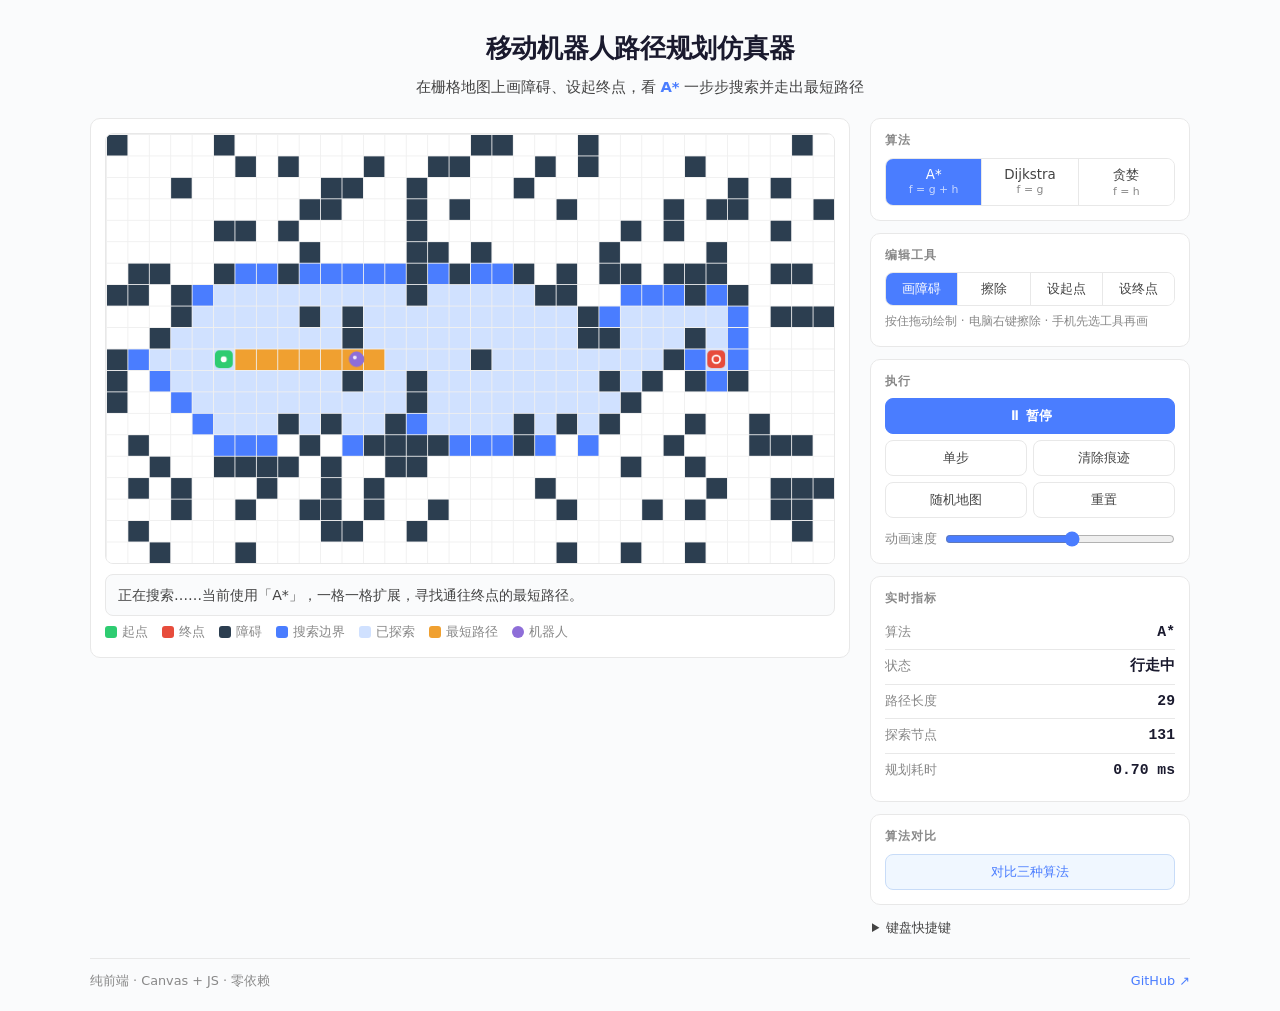
==== commit 853b4e37: "feat: clean minimal UI redesign - White background, subtle borders, no shadows/glow/gradients - Prop" ====
--- a/web/index.html
+++ b/web/index.html
@@ -3,38 +3,24 @@
 <head>
   <meta charset="utf-8" />
   <meta name="viewport" content="width=device-width, initial-scale=1, viewport-fit=cover" />
-  <meta name="theme-color" content="#0c1222" />
-  <title>移动机器人路径规划仿真器 · 网页演示</title>
-  <meta name="description" content="在浏览器里交互式演示移动机器人路径规划：画障碍、设起终点，A*/Dijkstra/贪婪三种算法实时搜索最短无碰撞路径，并动画展示搜索过程与机器人行走。" />
+  <meta name="theme-color" content="#ffffff" />
+  <title>移动机器人路径规划仿真器</title>
+  <meta name="description" content="在浏览器里交互式演示移动机器人路径规划：画障碍、设起终点，A*/Dijkstra/贪婪三种算法实时搜索最短无碰撞路径。" />
   <meta property="og:title" content="移动机器人路径规划仿真器" />
   <meta property="og:description" content="画障碍、设起终点，看 A* 实时规划最短路径 · 三种算法一键对比" />
   <meta property="og:type" content="website" />
   <meta property="og:url" content="https://WenxuanZhong.github.io/robot-path-planner/web/" />
   <meta name="apple-mobile-web-app-capable" content="yes" />
-  <link rel="preconnect" href="https://fonts.googleapis.com" />
-  <link rel="preconnect" href="https://fonts.gstatic.com" crossorigin />
-  <link href="https://fonts.googleapis.com/css2?family=Inter:wght@400;500;600;700&display=swap" rel="stylesheet" />
   <link rel="stylesheet" href="styles.css" />
 </head>
 <body>
-  <div class="glow-orb glow-orb-1" aria-hidden="true"></div>
-  <div class="glow-orb glow-orb-2" aria-hidden="true"></div>
 
   <header class="site-header">
-    <div class="logo-mark" aria-hidden="true">
-      <svg width="36" height="36" viewBox="0 0 36 36" fill="none">
-        <rect x="2" y="2" width="32" height="32" rx="8" stroke="currentColor" stroke-width="2"/>
-        <circle cx="12" cy="18" r="3" fill="currentColor" opacity=".6"/>
-        <circle cx="24" cy="18" r="3" fill="currentColor"/>
-        <path d="M12 18 L18 12 L24 18" stroke="currentColor" stroke-width="2" stroke-linecap="round" stroke-linejoin="round" opacity=".4"/>
-      </svg>
-    </div>
-    <h1>移动机器人路径规划<span class="h1-accent">仿真器</span></h1>
-    <p class="tagline">在可编辑的栅格地图上，机器人用 <b>A*</b> 实时规划最短无碰撞路径。<br class="hide-mobile"/>画障碍、设起终点，看它一步步搜索并走过去。</p>
+    <h1>移动机器人路径规划仿真器</h1>
+    <p class="tagline">在栅格地图上画障碍、设起终点，看 <b>A*</b> 一步步搜索并走出最短路径</p>
   </header>
 
   <main class="app">
-    <!-- 左：画布舞台 -->
     <section class="stage">
       <div class="canvas-wrap">
         <canvas id="grid" aria-label="路径规划栅格地图"></canvas>
@@ -53,45 +39,44 @@
       </ul>
     </section>
 
-    <!-- 右：控制面板 -->
     <aside class="panel">
       <div class="group">
-        <h2><span class="group-icon">⚙</span> 算法</h2>
+        <h2>算法</h2>
         <div class="seg" id="algoSeg" role="group" aria-label="选择算法">
-          <button data-algo="astar" class="is-active" aria-pressed="true">A* <small>f=g+h</small></button>
-          <button data-algo="dijkstra" aria-pressed="false">Dijkstra <small>f=g</small></button>
-          <button data-algo="greedy" aria-pressed="false">贪婪 <small>f=h</small></button>
+          <button data-algo="astar" class="is-active" aria-pressed="true">A* <small>f = g + h</small></button>
+          <button data-algo="dijkstra" aria-pressed="false">Dijkstra <small>f = g</small></button>
+          <button data-algo="greedy" aria-pressed="false">贪婪 <small>f = h</small></button>
         </div>
       </div>
 
       <div class="group">
-        <h2><span class="group-icon">✏️</span> 编辑工具</h2>
+        <h2>编辑工具</h2>
         <div class="seg" id="toolSeg" role="group" aria-label="选择编辑工具">
-          <button data-tool="wall" class="is-active" aria-pressed="true">🧱 画障碍</button>
-          <button data-tool="erase" aria-pressed="false">🧹 擦除</button>
-          <button data-tool="start" aria-pressed="false">🟢 起点</button>
-          <button data-tool="goal" aria-pressed="false">🔴 终点</button>
+          <button data-tool="wall" class="is-active" aria-pressed="true">画障碍</button>
+          <button data-tool="erase" aria-pressed="false">擦除</button>
+          <button data-tool="start" aria-pressed="false">设起点</button>
+          <button data-tool="goal" aria-pressed="false">设终点</button>
         </div>
-        <p class="hint">💡 按住拖动绘制 · 电脑右键快速擦除 · 手机先选工具再触屏画</p>
+        <p class="hint">按住拖动绘制 · 电脑右键擦除 · 手机先选工具再画</p>
       </div>
 
       <div class="group">
-        <h2><span class="group-icon">▶</span> 执行</h2>
+        <h2>执行</h2>
         <div class="controls">
           <button id="run" class="btn btn-primary">▶ 运行</button>
-          <button id="step" class="btn">⏭ 单步</button>
-          <button id="clearPath" class="btn">🧹 清除痕迹</button>
-          <button id="maze" class="btn">🎲 随机地图</button>
-          <button id="reset" class="btn">↺ 重置</button>
+          <button id="step" class="btn">单步</button>
+          <button id="clearPath" class="btn">清除痕迹</button>
+          <button id="maze" class="btn">随机地图</button>
+          <button id="reset" class="btn">重置</button>
         </div>
         <label class="speed">
-          <span>🏎 动画速度</span>
+          动画速度
           <input id="speed" type="range" min="1" max="10" value="6" />
         </label>
       </div>
 
-      <div class="group group-metrics">
-        <h2><span class="group-icon">📊</span> 实时指标</h2>
+      <div class="group">
+        <h2>实时指标</h2>
         <dl class="metrics">
           <div><dt>算法</dt><dd id="mAlgo">A*</dd></div>
           <div><dt>状态</dt><dd id="mStatus">就绪</dd></div>
@@ -102,8 +87,8 @@
       </div>
 
       <div class="group">
-        <h2><span class="group-icon">⚡</span> 算法对比</h2>
-        <button id="compareBtn" class="btn btn-accent">⚡ 一键对比三种算法</button>
+        <h2>算法对比</h2>
+        <button id="compareBtn" class="btn btn-compare">对比三种算法</button>
         <div id="compareWrap" class="compare-wrap" hidden>
           <table class="compare">
             <thead><tr><th>算法</th><th>路径长度</th><th>探索节点</th></tr></thead>
@@ -114,9 +99,9 @@
       </div>
 
       <details class="shortcuts">
-        <summary>⌨ 键盘快捷键</summary>
+        <summary>键盘快捷键</summary>
         <ul>
-          <li><kbd>1</kbd><kbd>2</kbd><kbd>3</kbd> 切换算法</li>
+          <li><kbd>1</kbd> <kbd>2</kbd> <kbd>3</kbd> 切换算法</li>
           <li><kbd>空格</kbd> 运行 / 暂停</li>
           <li><kbd>S</kbd> 起点 · <kbd>G</kbd> 终点</li>
           <li><kbd>C</kbd> 清痕迹 · <kbd>R</kbd> 重置 · <kbd>M</kbd> 随机</li>
@@ -126,11 +111,8 @@
   </main>
 
   <footer class="site-footer">
-    <span>纯前端 · Canvas + 原生 JS · 零依赖 · 零构建</span>
-    <a id="repoLink" href="https://github.com/WenxuanZhong/robot-path-planner" target="_blank" rel="noopener">
-      <svg width="16" height="16" viewBox="0 0 16 16" fill="currentColor" style="vertical-align:-2px;margin-right:4px"><path d="M8 0C3.58 0 0 3.58 0 8c0 3.54 2.29 6.53 5.47 7.59.4.07.55-.17.55-.38 0-.19-.01-.82-.01-1.49-2.01.37-2.53-.49-2.69-.94-.09-.23-.48-.94-.82-1.13-.28-.15-.68-.52-.01-.53.63-.01 1.08.58 1.23.82.72 1.21 1.87.87 2.33.66.07-.52.28-.87.51-1.07-1.78-.2-3.64-.89-3.64-3.95 0-.87.31-1.59.82-2.15-.08-.2-.36-1.02.08-2.12 0 0 .67-.21 2.2.82.64-.18 1.32-.27 2-.27.68 0 1.36.09 2 .27 1.53-1.04 2.2-.82 2.2-.82.44 1.1.16 1.92.08 2.12.51.56.82 1.27.82 2.15 0 3.07-1.87 3.75-3.65 3.95.29.25.54.73.54 1.48 0 1.07-.01 1.93-.01 2.2 0 .21.15.46.55.38A8.013 8.013 0 0016 8c0-4.42-3.58-8-8-8z"/></svg>
-      查看源码
-    </a>
+    <span>纯前端 · Canvas + JS · 零依赖</span>
+    <a href="https://github.com/WenxuanZhong/robot-path-planner" target="_blank" rel="noopener">GitHub ↗</a>
   </footer>
 
   <script src="pathfinding.js"></script>
--- a/web/styles.css
+++ b/web/styles.css
@@ -1,378 +1,395 @@
-/* ===== 移动机器人路径规划仿真器 —— 深色科技风 ===== */
-
-/* ---------- 设计令牌 ---------- */
+/* ===== 路径规划仿真器 —— 清新简约 ===== */
+
 :root {
-  --bg:       #0c1222;
-  --bg-card:  #141c30;
-  --bg-card2: #182038;
-  --ink:      #e2e8f0;
-  --ink-dim:  #8b9ec2;
-  --ink-muted:#5a6d94;
-  --line:     rgba(99, 130, 191, .15);
-  --accent:   #60a5fa;          /* 科技蓝 */
-  --accent2:  #818cf8;          /* 靛蓝 */
-  --accent-glow: rgba(96, 165, 250, .25);
-  --green:    #34d399;
-  --red:      #f87171;
-  --amber:    #fbbf24;
-  --purple:   #a78bfa;
-
-  /* 与 Canvas 一致的配色 */
-  --c-start:    #34d399;
-  --c-goal:     #f87171;
-  --c-wall:     #334155;
-  --c-frontier: #818cf8;
-  --c-visited:  #1e3a5f;
-  --c-path:     #fbbf24;
-  --c-robot:    #a78bfa;
-
-  --radius:   14px;
-  --radius-sm:10px;
-  --shadow:   0 2px 8px rgba(0,0,0,.3), 0 12px 40px rgba(0,0,0,.2);
-  --shadow-sm:0 1px 4px rgba(0,0,0,.25);
-  --mono:     ui-monospace, "SF Mono", "Cascadia Code", Consolas, monospace;
-  --sans:     'Inter', system-ui, -apple-system, "Segoe UI", "PingFang SC", "Microsoft YaHei", sans-serif;
-
-  --transition: .18s cubic-bezier(.4,0,.2,1);
-}
-
-* { box-sizing: border-box; }
-html, body { margin: 0; }
+  --bg:      #fafbfc;
+  --card:    #ffffff;
+  --ink:     #1a1a2e;
+  --ink2:    #444;
+  --ink3:    #888;
+  --border:  #e8e8e8;
+  --accent:  #4a7dff;
+  --accent-hover: #3a6ae8;
+  --green:   #2ecc71;
+  --red:     #e74c3c;
+  --amber:   #f0a030;
+  --purple:  #8e6ed8;
+  --blue-light: #d0e1ff;
+
+  --c-start:    #2ecc71;
+  --c-goal:     #e74c3c;
+  --c-wall:     #2c3e50;
+  --c-frontier: #4a7dff;
+  --c-visited:  #d0e1ff;
+  --c-path:     #f0a030;
+  --c-robot:    #8e6ed8;
+
+  --r:  10px;
+  --font: system-ui, -apple-system, "Segoe UI", "PingFang SC", "Microsoft YaHei", sans-serif;
+  --mono: ui-monospace, "SF Mono", "Cascadia Code", Consolas, monospace;
+}
+
+*, *::before, *::after { box-sizing: border-box; margin: 0; }
 
 body {
   background: var(--bg);
   color: var(--ink);
-  font-family: var(--sans);
-  line-height: 1.55;
+  font-family: var(--font);
+  line-height: 1.6;
   -webkit-text-size-adjust: 100%;
-  padding: clamp(12px, 3vw, 32px) clamp(12px, 3vw, 32px) 0;
-  min-height: 100vh;
-  overflow-x: hidden;
-}
-
-/* ---------- 装饰光球 ---------- */
-.glow-orb {
-  position: fixed; border-radius: 50%; pointer-events: none; z-index: 0;
-  filter: blur(100px); opacity: .35;
-}
-.glow-orb-1 {
-  width: 600px; height: 600px;
-  background: radial-gradient(circle, rgba(96,165,250,.5) 0%, transparent 70%);
-  top: -180px; left: -100px;
-}
-.glow-orb-2 {
-  width: 500px; height: 500px;
-  background: radial-gradient(circle, rgba(129,140,248,.4) 0%, transparent 70%);
-  bottom: -120px; right: -80px;
-}
-
-/* ---------- 顶部 ---------- */
+  padding: 28px 24px 0;
+}
+
+/* ---- Header ---- */
 .site-header {
-  max-width: 1200px; margin: 0 auto 24px;
-  text-align: center; position: relative; z-index: 1;
-}
-.logo-mark {
-  display: inline-flex; color: var(--accent);
-  margin-bottom: 10px;
-  animation: float 4s ease-in-out infinite;
-}
-@keyframes float {
-  0%,100% { transform: translateY(0); }
-  50% { transform: translateY(-6px); }
+  max-width: 1100px;
+  margin: 0 auto 20px;
+  text-align: center;
 }
 .site-header h1 {
-  font-size: clamp(1.5rem, 3.6vw, 2.2rem);
-  font-weight: 700; margin: 0 0 6px;
-  letter-spacing: -.02em;
-  background: linear-gradient(135deg, #e2e8f0 30%, var(--accent) 100%);
-  -webkit-background-clip: text; -webkit-text-fill-color: transparent;
-  background-clip: text;
-}
-.h1-accent { color: var(--accent); }
+  font-size: 1.6rem;
+  font-weight: 700;
+  color: var(--ink);
+  letter-spacing: -.01em;
+}
 .tagline {
-  margin: 8px auto 0; max-width: 640px;
-  color: var(--ink-dim); font-size: .95rem;
-}
-.tagline b {
-  color: var(--accent); font-weight: 600;
-  padding: 1px 6px; border-radius: 4px;
-  background: rgba(96,165,250,.12);
-}
-
-/* ---------- 主体布局 ---------- */
+  margin-top: 6px;
+  color: var(--ink2);
+  font-size: .92rem;
+}
+.tagline b { color: var(--accent); font-weight: 600; }
+
+/* ---- Layout ---- */
 .app {
-  max-width: 1200px; margin: 0 auto;
+  max-width: 1100px;
+  margin: 0 auto;
   display: grid;
-  grid-template-columns: minmax(0, 1fr) 350px;
-  gap: 20px; align-items: start;
-  position: relative; z-index: 1;
-}
-
-/* ---------- 画布舞台 ---------- */
+  grid-template-columns: 1fr 320px;
+  gap: 20px;
+  align-items: start;
+}
+
+/* ---- Stage ---- */
 .stage {
-  background: var(--bg-card);
-  border: 1px solid var(--line);
-  border-radius: var(--radius);
-  box-shadow: var(--shadow);
-  padding: 16px;
+  background: var(--card);
+  border: 1px solid var(--border);
+  border-radius: var(--r);
+  padding: 14px;
 }
 .canvas-wrap {
-  width: 100%; border-radius: var(--radius-sm);
+  border-radius: 8px;
   overflow: hidden;
-  background: #0e1729;
-  box-shadow: inset 0 2px 12px rgba(0,0,0,.4);
+  border: 1px solid var(--border);
 }
 #grid {
-  display: block; width: 100%; height: auto;
-  touch-action: none; cursor: crosshair;
+  display: block;
+  width: 100%;
+  height: auto;
+  touch-action: none;
+  cursor: crosshair;
 }
 
 .status {
-  margin: 12px 0 8px;
-  padding: 10px 14px;
-  background: var(--bg-card2);
-  border: 1px solid var(--line);
-  border-radius: var(--radius-sm);
-  font-size: .92rem; color: var(--ink-dim);
-  min-height: 1.5em;
-  transition: background var(--transition), border-color var(--transition), color var(--transition);
+  margin: 10px 0 6px;
+  padding: 9px 12px;
+  background: var(--bg);
+  border: 1px solid var(--border);
+  border-radius: 8px;
+  font-size: .88rem;
+  color: var(--ink2);
 }
 .status.is-found {
-  background: rgba(52,211,153,.08);
-  border-color: rgba(52,211,153,.3);
-  color: var(--green);
+  background: #eafaf1;
+  border-color: #b5e8cb;
+  color: #1a7a42;
 }
 .status.is-fail {
-  background: rgba(248,113,113,.08);
-  border-color: rgba(248,113,113,.3);
-  color: var(--red);
+  background: #fdf0ef;
+  border-color: #f1c1bc;
+  color: #a93226;
 }
 
 .legend {
-  list-style: none; margin: 8px 0 0; padding: 0;
-  display: flex; flex-wrap: wrap; gap: 6px 14px;
-  font-size: .82rem; color: var(--ink-muted);
-}
-.legend li { display: flex; align-items: center; gap: 5px; }
+  list-style: none;
+  padding: 0;
+  display: flex;
+  flex-wrap: wrap;
+  gap: 6px 14px;
+  font-size: .8rem;
+  color: var(--ink3);
+}
+.legend li {
+  display: flex;
+  align-items: center;
+  gap: 5px;
+}
 .sw {
-  width: 14px; height: 14px; border-radius: 4px;
-  box-shadow: 0 0 6px rgba(255,255,255,.08);
+  width: 12px;
+  height: 12px;
+  border-radius: 3px;
 }
 .sw-start    { background: var(--c-start); }
 .sw-goal     { background: var(--c-goal); }
-.sw-wall     { background: var(--c-wall); border: 1px solid rgba(255,255,255,.1); }
+.sw-wall     { background: var(--c-wall); }
 .sw-frontier { background: var(--c-frontier); }
 .sw-visited  { background: var(--c-visited); }
 .sw-path     { background: var(--c-path); }
 .sw-robot    { background: var(--c-robot); border-radius: 50%; }
 
-/* ---------- 控制面板 ---------- */
+/* ---- Panel ---- */
 .panel {
-  display: flex; flex-direction: column; gap: 14px;
-  position: sticky; top: 16px;
+  display: flex;
+  flex-direction: column;
+  gap: 12px;
+  position: sticky;
+  top: 16px;
 }
 .group {
-  background: var(--bg-card);
-  border: 1px solid var(--line);
-  border-radius: var(--radius);
-  box-shadow: var(--shadow-sm);
-  padding: 14px 16px 16px;
+  background: var(--card);
+  border: 1px solid var(--border);
+  border-radius: var(--r);
+  padding: 12px 14px 14px;
 }
 .group h2 {
-  margin: 0 0 10px;
-  font-size: .75rem; font-weight: 600;
-  text-transform: uppercase; letter-spacing: .1em;
-  color: var(--ink-muted);
-  display: flex; align-items: center; gap: 6px;
-}
-.group-icon { font-size: .85rem; }
+  font-size: .72rem;
+  font-weight: 600;
+  text-transform: uppercase;
+  letter-spacing: .08em;
+  color: var(--ink3);
+  margin-bottom: 8px;
+}
 .hint {
-  margin: 8px 0 0; font-size: .78rem; color: var(--ink-muted);
-  line-height: 1.5;
-}
-
-/* 分段按钮组 */
-.seg { display: flex; flex-wrap: wrap; gap: 6px; }
+  margin-top: 6px;
+  font-size: .76rem;
+  color: var(--ink3);
+}
+
+/* Segmented buttons */
+.seg {
+  display: flex;
+  gap: 0;
+  border: 1px solid var(--border);
+  border-radius: 8px;
+  overflow: hidden;
+}
 .seg button {
-  flex: 1 1 auto; min-width: max-content;
+  flex: 1;
+  padding: 7px 6px;
+  border: none;
+  border-right: 1px solid var(--border);
+  background: var(--card);
+  color: var(--ink2);
+  font-size: .84rem;
+  font-family: var(--font);
+  cursor: pointer;
+  transition: background .15s, color .15s;
+}
+.seg button:last-child { border-right: none; }
+.seg button small {
+  display: block;
+  font-size: .68rem;
+  color: var(--ink3);
+  margin-top: 1px;
+}
+.seg button:hover { background: #f0f4ff; }
+.seg button.is-active {
+  background: var(--accent);
+  color: #fff;
+}
+.seg button.is-active small { color: rgba(255,255,255,.7); }
+
+/* Buttons */
+.controls {
+  display: grid;
+  grid-template-columns: 1fr 1fr;
+  gap: 6px;
+}
+.btn {
   padding: 8px 10px;
-  border: 1px solid var(--line); border-radius: var(--radius-sm);
-  background: var(--bg-card2); color: var(--ink-dim);
-  font-size: .88rem; font-family: var(--sans); font-weight: 500;
+  border: 1px solid var(--border);
+  border-radius: 8px;
+  background: var(--card);
+  color: var(--ink2);
+  font-size: .84rem;
+  font-weight: 500;
+  font-family: var(--font);
   cursor: pointer;
-  transition: all var(--transition);
-}
-.seg button small { color: var(--ink-muted); font-size: .7rem; font-weight: 400; }
-.seg button:hover {
-  border-color: rgba(96,165,250,.4);
-  background: rgba(96,165,250,.08);
-  color: var(--ink);
-}
-.seg button.is-active {
-  background: linear-gradient(135deg, var(--accent), var(--accent2));
-  border-color: transparent; color: #fff;
-  box-shadow: 0 4px 16px var(--accent-glow);
-}
-.seg button.is-active small { color: rgba(255,255,255,.7); }
-
-/* 普通按钮 */
-.controls { display: grid; grid-template-columns: 1fr 1fr; gap: 8px; }
-.btn {
-  padding: 10px 12px;
-  border: 1px solid var(--line); border-radius: var(--radius-sm);
-  background: var(--bg-card2); color: var(--ink-dim);
-  font-size: .88rem; font-weight: 600; font-family: var(--sans);
-  cursor: pointer;
-  transition: all var(--transition);
+  transition: background .12s, border-color .12s;
 }
 .btn:hover {
-  border-color: rgba(96,165,250,.35);
-  background: rgba(96,165,250,.06);
-  color: var(--ink);
+  background: #f5f7fa;
+  border-color: #d0d0d0;
 }
 .btn:active { transform: translateY(1px); }
 
 .btn-primary {
   grid-column: 1 / -1;
-  background: linear-gradient(135deg, var(--accent), var(--accent2));
-  border-color: transparent; color: #fff;
-  box-shadow: 0 6px 24px var(--accent-glow);
-  font-size: .95rem; letter-spacing: .02em;
+  background: var(--accent);
+  border-color: var(--accent);
+  color: #fff;
+  font-weight: 600;
 }
 .btn-primary:hover {
-  box-shadow: 0 8px 32px rgba(96,165,250,.4);
-  filter: brightness(1.08);
-}
-
-.btn-accent {
+  background: var(--accent-hover);
+  border-color: var(--accent-hover);
+}
+
+.btn-compare {
   width: 100%;
-  background: rgba(52,211,153,.08);
-  border-color: rgba(52,211,153,.25);
-  color: var(--green);
-}
-.btn-accent:hover {
-  background: rgba(52,211,153,.14);
-  border-color: rgba(52,211,153,.4);
+  background: #f0f7ff;
+  border-color: #c8dcf8;
+  color: var(--accent);
+  font-weight: 500;
+}
+.btn-compare:hover {
+  background: #e2eeff;
 }
 
 .speed {
-  display: flex; align-items: center; gap: 10px;
-  margin-top: 12px; font-size: .84rem; color: var(--ink-muted);
-}
-.speed span { white-space: nowrap; }
+  display: flex;
+  align-items: center;
+  gap: 8px;
+  margin-top: 10px;
+  font-size: .82rem;
+  color: var(--ink3);
+}
 .speed input[type=range] {
-  flex: 1; accent-color: var(--accent);
-  height: 4px; border-radius: 2px;
-}
-
-/* 指标 */
-.group-metrics { background: linear-gradient(135deg, var(--bg-card) 0%, var(--bg-card2) 100%); }
-.metrics { margin: 0; display: grid; gap: 2px; }
+  flex: 1;
+  accent-color: var(--accent);
+}
+
+/* Metrics */
+.metrics {
+  margin: 0;
+  display: grid;
+  gap: 0;
+}
 .metrics > div {
-  display: flex; justify-content: space-between; align-items: baseline;
-  padding: 6px 0; border-bottom: 1px solid var(--line);
-}
-.metrics > div:last-child { border-bottom: 0; }
-.metrics dt { margin: 0; color: var(--ink-muted); font-size: .84rem; }
-.metrics dd {
-  margin: 0; font-family: var(--mono); font-weight: 600; font-size: 1rem;
-  color: var(--accent);
-}
-
-/* 对比表 */
-.compare-wrap { margin-top: 12px; }
-.compare { width: 100%; border-collapse: collapse; font-size: .84rem; }
+  display: flex;
+  justify-content: space-between;
+  align-items: baseline;
+  padding: 5px 0;
+  border-bottom: 1px solid var(--border);
+}
+.metrics > div:last-child { border-bottom: none; }
+.metrics dt { color: var(--ink3); font-size: .82rem; }
+.metrics dd { font-family: var(--mono); font-weight: 600; font-size: .92rem; }
+
+/* Compare table */
+.compare-wrap { margin-top: 10px; }
+.compare {
+  width: 100%;
+  border-collapse: collapse;
+  font-size: .82rem;
+}
 .compare th, .compare td {
-  padding: 7px 8px; text-align: right;
-  border-bottom: 1px solid var(--line);
+  padding: 6px 6px;
+  text-align: right;
+  border-bottom: 1px solid var(--border);
 }
 .compare th:first-child, .compare td:first-child { text-align: left; }
-.compare thead th { color: var(--ink-muted); font-weight: 600; font-size: .76rem; text-transform: uppercase; letter-spacing: .05em; }
-.compare td { font-family: var(--mono); color: var(--ink-dim); }
-.compare tr.is-best td { background: rgba(96,165,250,.08); }
+.compare thead th {
+  color: var(--ink3);
+  font-weight: 600;
+  font-size: .72rem;
+  text-transform: uppercase;
+  letter-spacing: .04em;
+}
+.compare td { font-family: var(--mono); }
+.compare tr.is-best td { background: #f0f7ff; }
 .compare tr.is-best td:first-child { font-weight: 700; color: var(--accent); }
 .compare .tag {
-  font-family: var(--sans); font-size: .66rem;
-  padding: 2px 7px; border-radius: 999px;
-  margin-left: 6px; vertical-align: middle;
-}
-.tag-opt { background: rgba(52,211,153,.15); color: var(--green); }
-.tag-sub { background: rgba(251,191,36,.12); color: var(--amber); }
-.compare-note { margin: 8px 2px 0; font-size: .78rem; color: var(--ink-muted); line-height: 1.55; }
-
-/* 快捷键 */
-.shortcuts { font-size: .84rem; color: var(--ink-muted); padding: 0 2px; }
-.shortcuts summary { cursor: pointer; font-weight: 600; color: var(--ink-dim); }
-.shortcuts ul { margin: 10px 0 0; padding-left: 2px; list-style: none; display: grid; gap: 6px; }
+  font-family: var(--font);
+  font-size: .64rem;
+  padding: 1px 6px;
+  border-radius: 999px;
+  margin-left: 4px;
+  vertical-align: middle;
+}
+.tag-opt { background: #e6f9ee; color: #1a7a42; }
+.tag-sub { background: #fef5e0; color: #9a6c12; }
+.compare-note {
+  margin: 6px 0 0;
+  font-size: .76rem;
+  color: var(--ink3);
+  line-height: 1.5;
+}
+
+/* Shortcuts */
+.shortcuts {
+  font-size: .82rem;
+  color: var(--ink3);
+  padding: 0 2px;
+}
+.shortcuts summary {
+  cursor: pointer;
+  font-weight: 500;
+  color: var(--ink2);
+}
+.shortcuts ul {
+  margin: 8px 0 0;
+  padding: 0;
+  list-style: none;
+  display: grid;
+  gap: 4px;
+}
 kbd {
-  font-family: var(--mono); font-size: .72rem;
-  padding: 2px 7px; margin-right: 3px;
-  background: var(--bg-card2); border: 1px solid var(--line);
-  border-bottom-width: 2px; border-radius: 5px;
-  color: var(--ink-dim);
-}
-
-/* ---------- 页脚 ---------- */
+  font-family: var(--mono);
+  font-size: .7rem;
+  padding: 1px 5px;
+  margin-right: 2px;
+  background: var(--bg);
+  border: 1px solid var(--border);
+  border-bottom-width: 2px;
+  border-radius: 4px;
+  color: var(--ink2);
+}
+
+/* ---- Footer ---- */
 .site-footer {
-  max-width: 1200px; margin: 24px auto; padding: 16px 4px 0;
-  display: flex; flex-wrap: wrap; gap: 8px 16px; justify-content: space-between;
-  border-top: 1px solid var(--line);
-  color: var(--ink-muted); font-size: .82rem;
-  position: relative; z-index: 1;
+  max-width: 1100px;
+  margin: 20px auto;
+  padding: 12px 0 0;
+  display: flex;
+  flex-wrap: wrap;
+  gap: 8px 16px;
+  justify-content: space-between;
+  border-top: 1px solid var(--border);
+  color: var(--ink3);
+  font-size: .8rem;
 }
 .site-footer a {
-  color: var(--accent); text-decoration: none; font-weight: 600;
-  display: inline-flex; align-items: center;
-  transition: color var(--transition);
-}
-.site-footer a:hover { color: #93c5fd; }
-
-/* ---------- 响应式：平板 ---------- */
+  color: var(--accent);
+  text-decoration: none;
+  font-weight: 500;
+}
+.site-footer a:hover { text-decoration: underline; }
+
+/* ---- Responsive: tablet ---- */
 @media (max-width: 860px) {
   .app { grid-template-columns: 1fr; }
   .panel { position: static; }
   .controls { grid-template-columns: 1fr 1fr 1fr; }
   .btn-primary { grid-column: 1 / -1; }
-  .glow-orb { opacity: .2; }
-}
-
-/* ---------- 响应式：手机 ---------- */
+}
+
+/* ---- Responsive: phone ---- */
 @media (max-width: 480px) {
-  body { padding: clamp(8px, 2vw, 14px) clamp(6px, 2vw, 10px) 0; }
-  .glow-orb { display: none; }
-  .hide-mobile { display: none; }
-
+  body { padding: 14px 10px 0; }
+
+  .site-header h1 { font-size: 1.2rem; }
+  .tagline { font-size: .84rem; }
   .site-header { margin-bottom: 12px; }
-  .site-header h1 { font-size: 1.3rem; }
-  .logo-mark svg { width: 28px; height: 28px; }
-  .tagline { font-size: .84rem; margin-top: 6px; }
-
-  .stage { padding: 10px 8px; }
-  .status { padding: 8px 10px; font-size: .84rem; margin: 8px 0 4px; }
-  .legend { gap: 4px 10px; font-size: .76rem; }
-  .sw { width: 12px; height: 12px; }
-
-  .group { padding: 10px 12px 12px; }
-  .group h2 { font-size: .7rem; margin-bottom: 8px; }
-
-  .seg button { padding: 7px 6px; font-size: .8rem; }
+
+  .stage { padding: 8px; }
+  .status { font-size: .82rem; padding: 7px 10px; }
+  .legend { font-size: .74rem; gap: 4px 10px; }
+
+  .group { padding: 10px 10px 12px; }
+  .seg button { font-size: .78rem; padding: 6px 4px; }
   .seg button small { font-size: .62rem; }
-  .hint { font-size: .72rem; }
-
-  .controls { grid-template-columns: 1fr 1fr; gap: 6px; }
-  .btn { padding: 9px 8px; font-size: .82rem; }
-  .btn-primary { grid-column: 1 / -1; font-size: .88rem; }
-  .btn-accent { font-size: .82rem; }
-
-  .speed { font-size: .8rem; margin-top: 8px; }
-
-  .metrics > div { padding: 4px 0; }
-  .metrics dt { font-size: .78rem; }
-  .metrics dd { font-size: .86rem; }
-
-  .compare { font-size: .76rem; }
-  .compare th, .compare td { padding: 5px 4px; }
-
-  .shortcuts { font-size: .78rem; }
-  .site-footer { font-size: .76rem; margin: 14px auto; padding-top: 10px; }
-}
+
+  .controls { grid-template-columns: 1fr 1fr; gap: 5px; }
+  .btn { font-size: .8rem; padding: 8px 6px; }
+
+  .site-footer { font-size: .74rem; }
+}
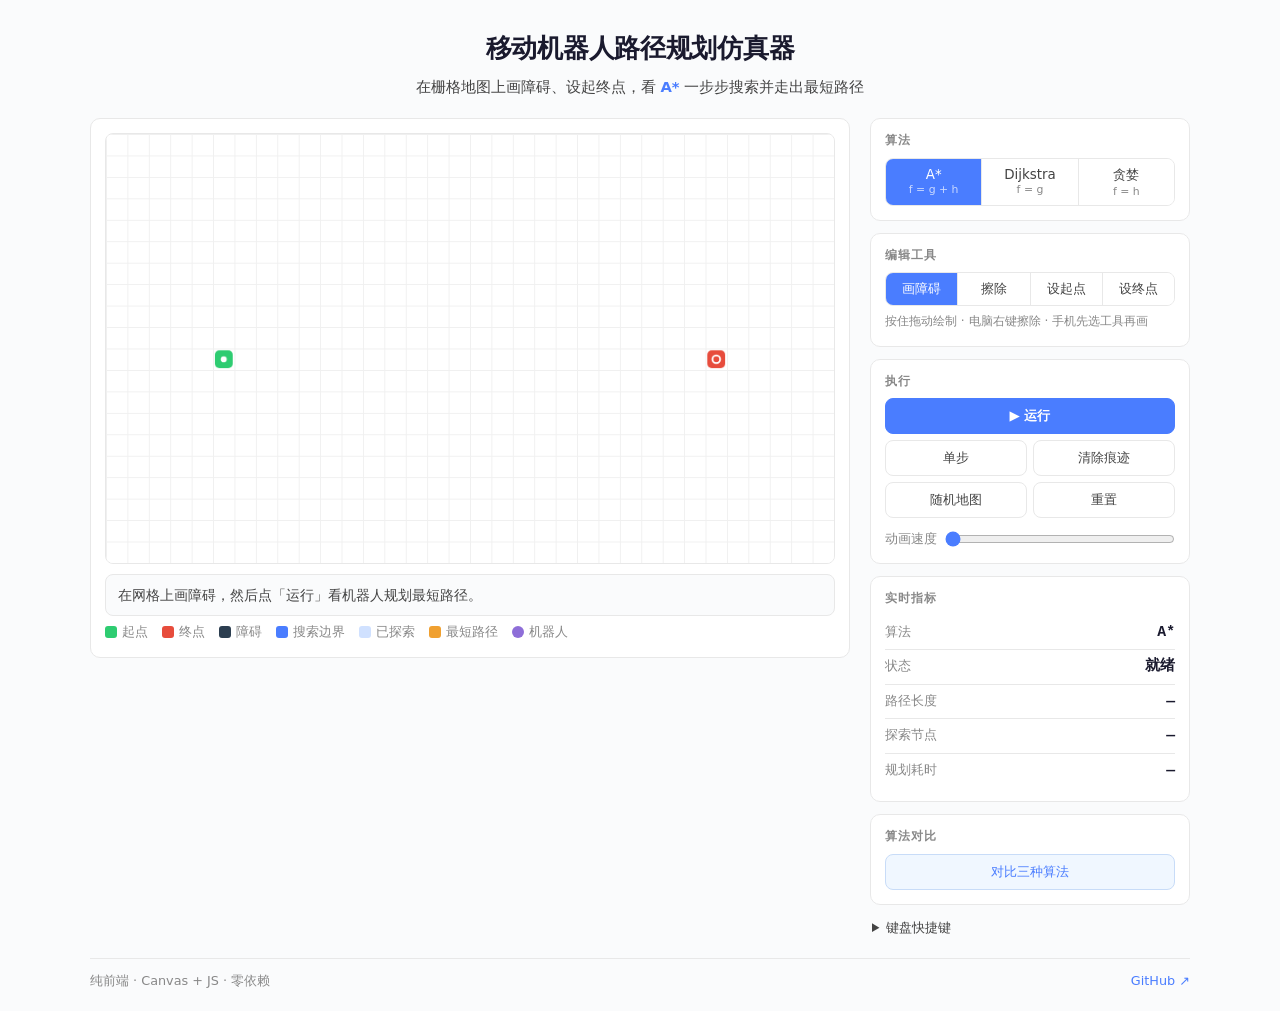
==== commit 27fa6b7a: "fix: blank canvas default, slowest speed, better mobile touch - Default to empty grid (no random maz" ====
--- a/web/index.html
+++ b/web/index.html
@@ -71,7 +71,7 @@
         </div>
         <label class="speed">
           动画速度
-          <input id="speed" type="range" min="1" max="10" value="6" />
+          <input id="speed" type="range" min="1" max="10" value="1" />
         </label>
       </div>
 
--- a/web/styles.css
+++ b/web/styles.css
@@ -372,24 +372,84 @@
   .btn-primary { grid-column: 1 / -1; }
 }
 
-/* ---- Responsive: phone ---- */
-@media (max-width: 480px) {
-  body { padding: 14px 10px 0; }
-
-  .site-header h1 { font-size: 1.2rem; }
-  .tagline { font-size: .84rem; }
-  .site-header { margin-bottom: 12px; }
-
-  .stage { padding: 8px; }
-  .status { font-size: .82rem; padding: 7px 10px; }
-  .legend { font-size: .74rem; gap: 4px 10px; }
-
-  .group { padding: 10px 10px 12px; }
-  .seg button { font-size: .78rem; padding: 6px 4px; }
-  .seg button small { font-size: .62rem; }
-
-  .controls { grid-template-columns: 1fr 1fr; gap: 5px; }
-  .btn { font-size: .8rem; padding: 8px 6px; }
-
-  .site-footer { font-size: .74rem; }
-}
+/* ============================================================
+   手机版 (≤ 520px)
+   目标：画布占满宽度，工具栏紧贴画布下方可快速够到，
+   按钮足够大（≥44px 触摸目标），不需要滚很远才能操作。
+   快捷键面板隐藏（手机不用键盘）。
+   ============================================================ */
+@media (max-width: 520px) {
+  body { padding: 10px 8px 0; }
+
+  /* 标题缩小 */
+  .site-header { margin-bottom: 8px; }
+  .site-header h1 { font-size: 1.15rem; }
+  .tagline { font-size: .82rem; }
+
+  /* 画布区域紧凑 */
+  .stage {
+    padding: 6px;
+    border-radius: 8px;
+  }
+  .canvas-wrap { border-radius: 6px; }
+  .status {
+    font-size: .8rem;
+    padding: 7px 10px;
+    margin: 6px 0 4px;
+  }
+  .legend { font-size: .72rem; gap: 3px 8px; }
+  .sw { width: 10px; height: 10px; }
+
+  /* 面板卡片更紧凑 */
+  .group {
+    padding: 8px 10px 10px;
+    border-radius: 8px;
+  }
+  .group h2 { font-size: .68rem; margin-bottom: 6px; }
+  .hint { font-size: .72rem; margin-top: 4px; }
+
+  /* 工具/算法分段按钮——每个至少 44px 高 */
+  .seg { border-radius: 8px; }
+  .seg button {
+    font-size: .8rem;
+    padding: 10px 4px;
+    min-height: 44px;
+  }
+  .seg button small { font-size: .6rem; }
+
+  /* 执行按钮——2 列，足够大的触摸区域 */
+  .controls {
+    grid-template-columns: 1fr 1fr;
+    gap: 6px;
+  }
+  .btn {
+    font-size: .82rem;
+    padding: 10px 6px;
+    min-height: 44px;
+  }
+  .btn-primary {
+    grid-column: 1 / -1;
+    padding: 12px 6px;
+    font-size: .9rem;
+  }
+  .btn-compare { min-height: 44px; font-size: .82rem; }
+
+  /* 速度条 */
+  .speed { font-size: .8rem; margin-top: 6px; }
+
+  /* 指标紧凑 */
+  .metrics dt { font-size: .78rem; }
+  .metrics dd { font-size: .86rem; }
+  .metrics > div { padding: 4px 0; }
+
+  /* 对比表 */
+  .compare { font-size: .76rem; }
+  .compare th, .compare td { padding: 5px 4px; }
+  .compare-note { font-size: .72rem; }
+
+  /* 键盘快捷键——手机没键盘，默认收起即可 */
+  .shortcuts { font-size: .76rem; }
+
+  /* 页脚 */
+  .site-footer { font-size: .72rem; margin: 12px auto; }
+}
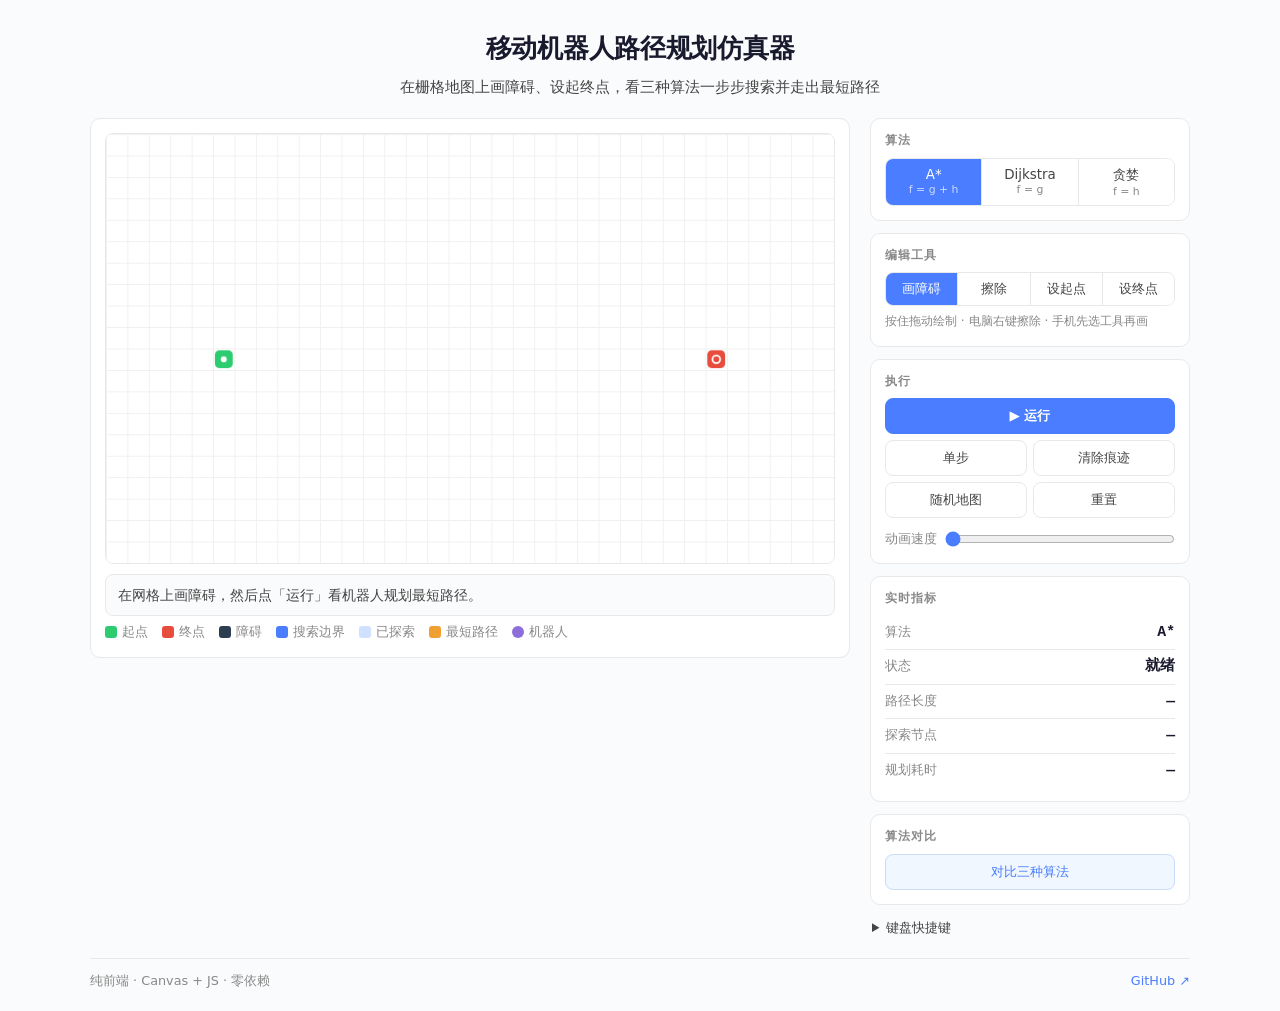
==== commit 6647e7af: "fix: tagline mentions all three algorithms, not just A* Co-Authored-By: Claude Opus 4.8 (1M context)" ====
--- a/web/index.html
+++ b/web/index.html
@@ -17,7 +17,7 @@
 
   <header class="site-header">
     <h1>移动机器人路径规划仿真器</h1>
-    <p class="tagline">在栅格地图上画障碍、设起终点，看 <b>A*</b> 一步步搜索并走出最短路径</p>
+    <p class="tagline">在栅格地图上画障碍、设起终点，看三种算法一步步搜索并走出最短路径</p>
   </header>
 
   <main class="app">
